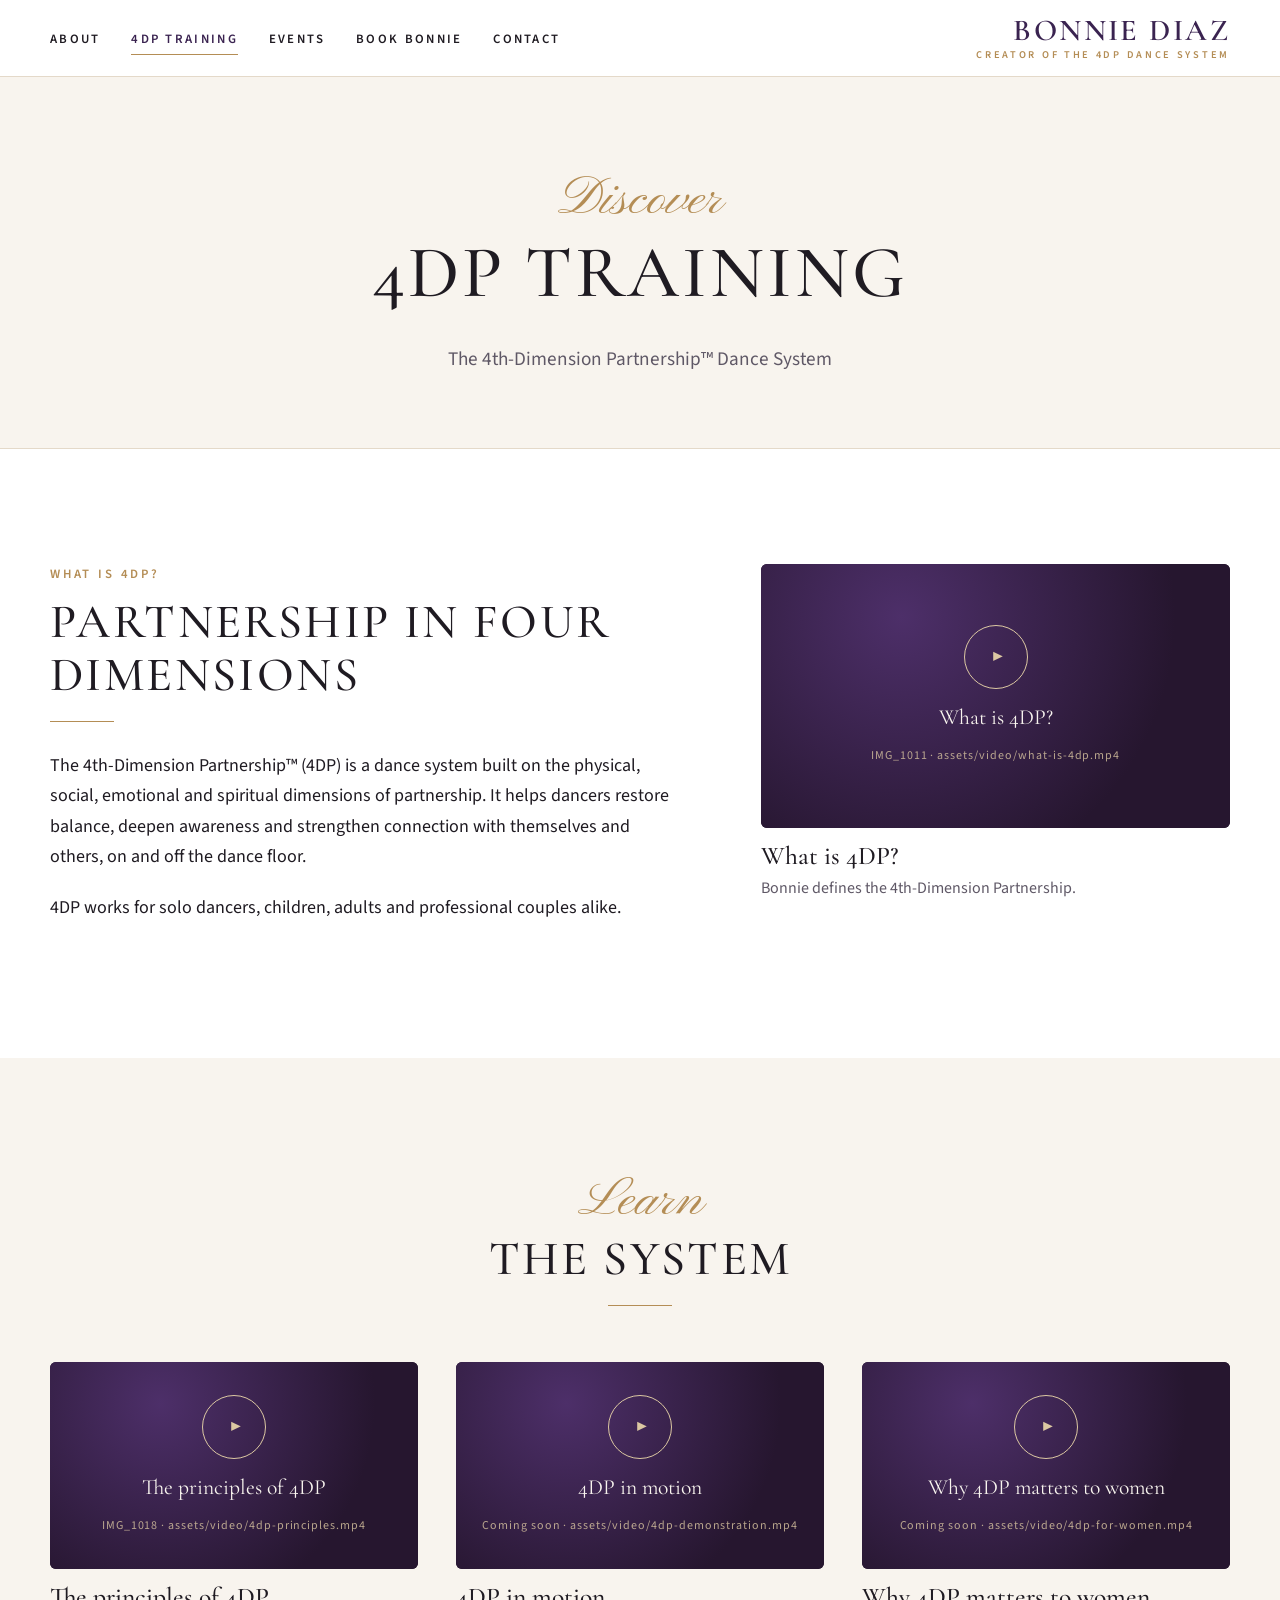
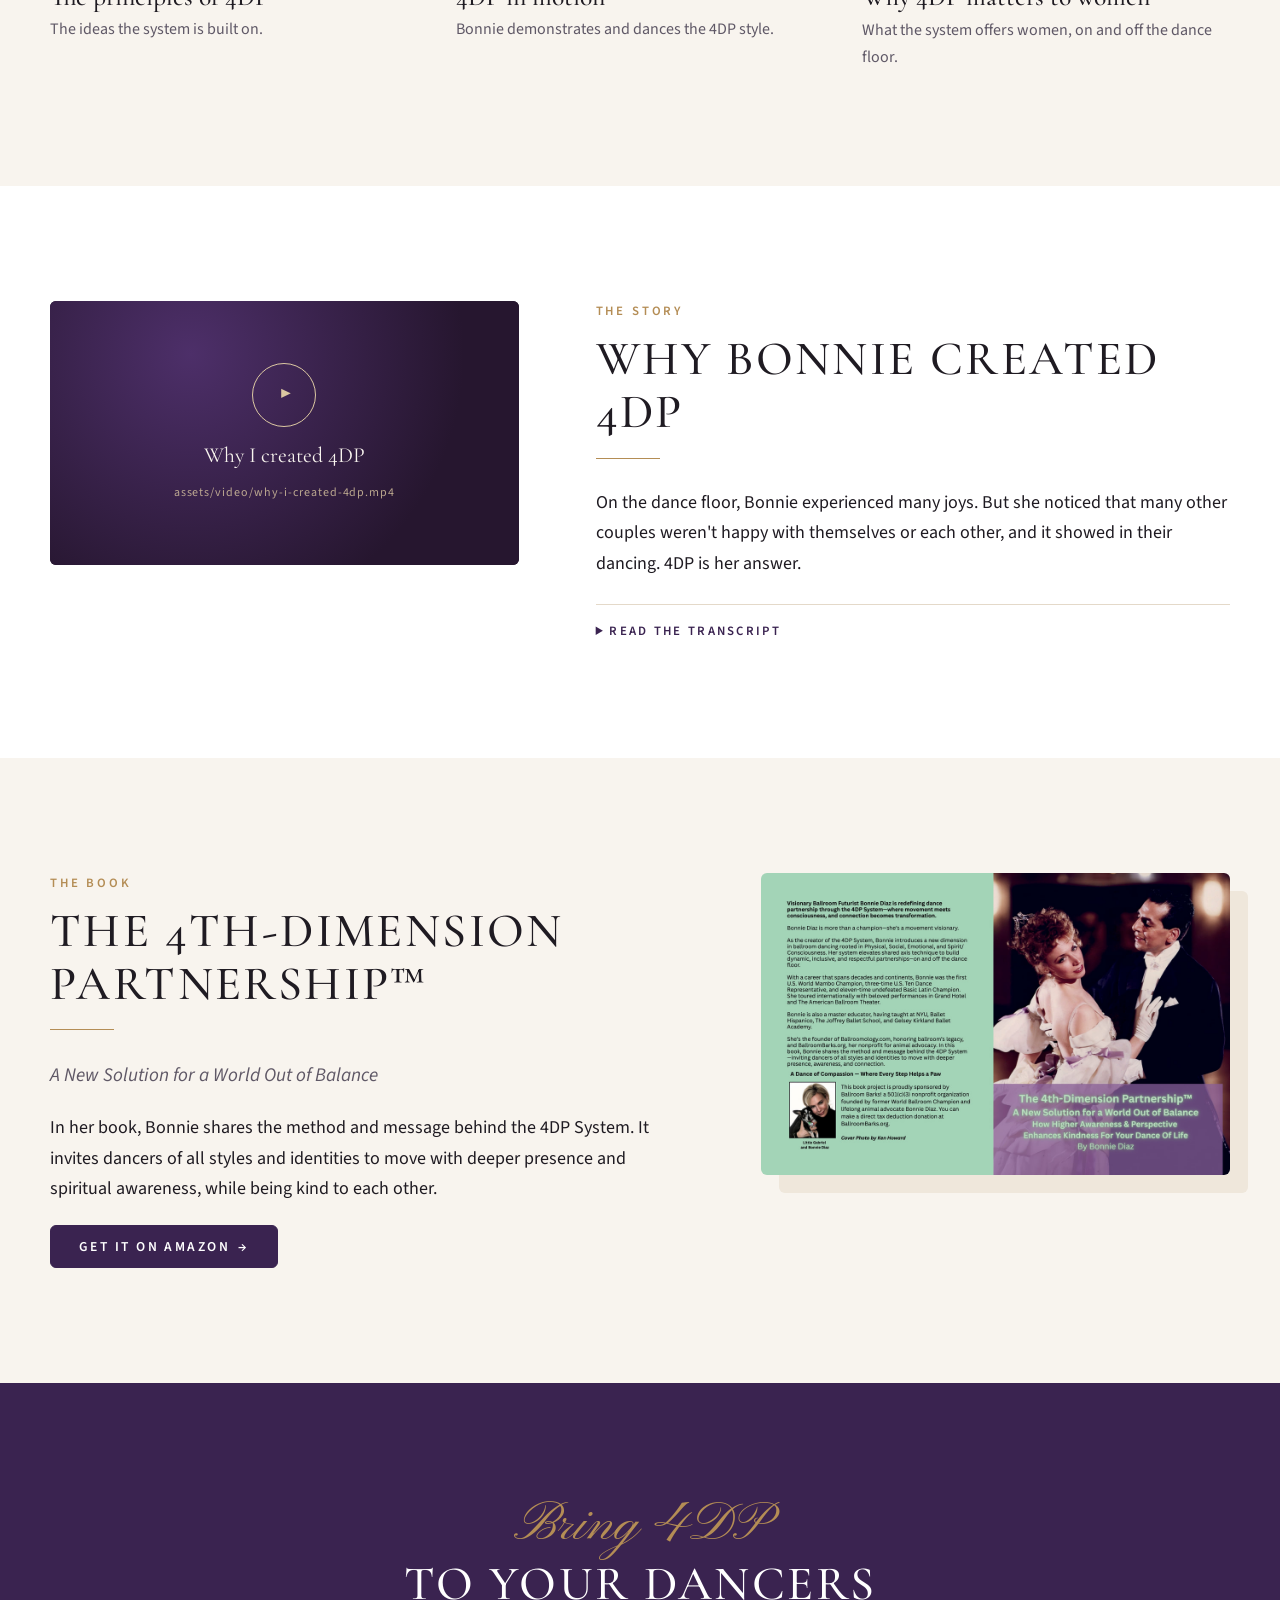
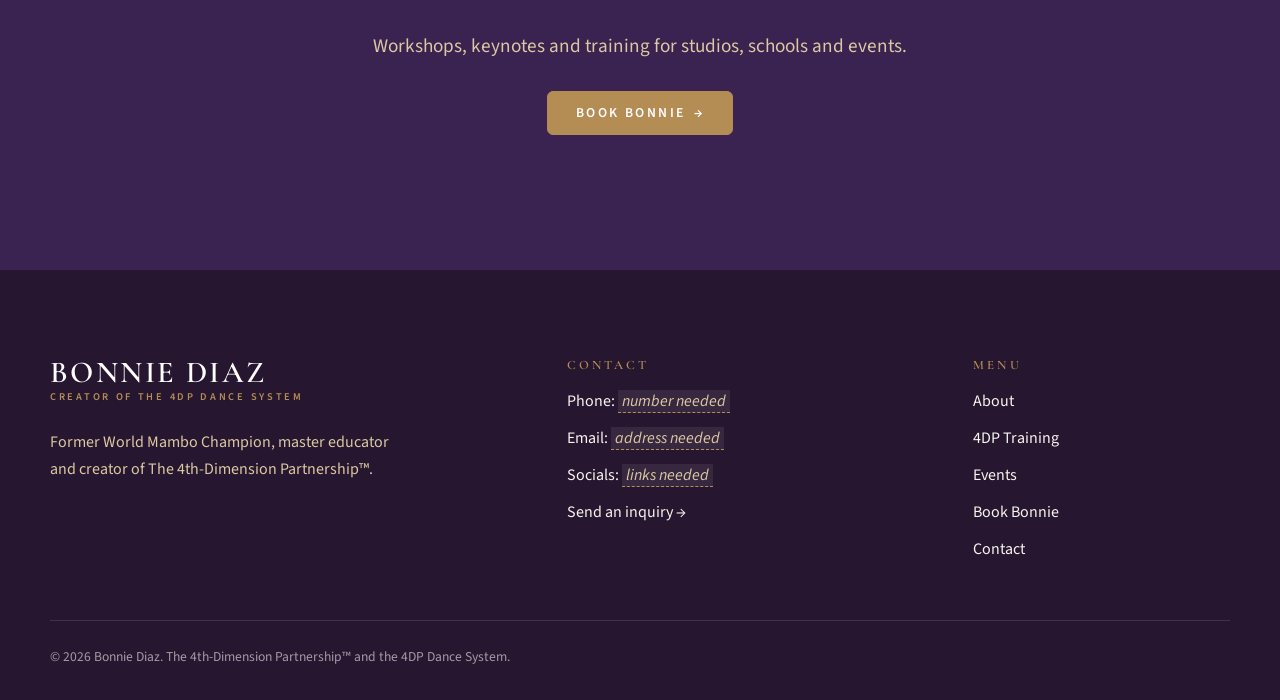
==== 4dp-training.html @ d1ffb2a7 "Initial Bonnie Diaz website Static five-page site (Home, About, 4DP Training, Events, Book Bonnie) b" ====
<!doctype html>
<html lang="en">
<head>
  <meta charset="utf-8">
  <meta name="viewport" content="width=device-width, initial-scale=1">
  <title>4DP Training | Bonnie Diaz</title>
  <meta name="description" content="The 4th-Dimension Partnership™ (4DP) Dance System, created by Bonnie Diaz: what it is, its principles, and why it matters.">
  <link rel="preconnect" href="https://fonts.googleapis.com">
  <link rel="preconnect" href="https://fonts.gstatic.com" crossorigin>
  <link rel="stylesheet" href="https://fonts.googleapis.com/css2?family=Cormorant+Garamond:ital,wght@0,400;0,500;0,600;1,400;1,500&family=Pinyon+Script&family=Source+Sans+3:wght@400;600&display=swap">
  <link rel="stylesheet" href="assets/css/styles.css">
  <script src="assets/js/main.js" defer></script>
</head>
<body>
  <a class="skip-link" href="#main">Skip to content</a>

  <header class="site-header">
    <div class="wrap">
      <button class="nav-toggle" aria-expanded="false" aria-controls="site-nav" aria-label="Open menu"><span></span><span></span><span></span></button>
      <nav class="site-nav" id="site-nav" aria-label="Main">
        <ul>
          <li><a href="about.html">About</a></li>
          <li><a href="4dp-training.html" aria-current="page">4DP Training</a></li>
          <li><a href="events.html">Events</a></li>
          <li><a href="book-bonnie.html">Book Bonnie</a></li>
          <li><a href="book-bonnie.html#contact">Contact</a></li>
        </ul>
      </nav>
      <a class="brand" href="index.html" aria-label="Bonnie Diaz, home">
        <span class="brand__name">Bonnie Diaz</span>
        <span class="brand__tag">Creator of the 4DP Dance System</span>
      </a>
    </div>
  </header>

  <main id="main">
    <header class="page-head">
      <div class="wrap">
        <span class="script">Discover</span>
        <h1>4DP Training</h1>
        <p class="lead">The 4th-Dimension Partnership&trade; Dance System</p>
      </div>
    </header>

    <!-- Description of 4DP + Bonnie defining 4DP (IMG_1011.MOV) -->
    <section class="section">
      <div class="wrap split split--reverse">
        <div>
          <span class="eyebrow">What is 4DP?</span>
          <h2>Partnership in four dimensions</h2>
          <hr class="rule">
          <!-- Placeholder description from Bonnie's "Why I created 4DP" video. Replace with Bonnie's own paragraph. -->
          <p>The 4th-Dimension Partnership&trade; (4DP) is a dance system built on the physical, social, emotional and spiritual dimensions of partnership. It helps dancers restore balance, deepen awareness and strengthen connection with themselves and others, on and off the dance floor.</p>
          <p>4DP works for solo dancers, children, adults and professional couples alike.</p>
        </div>
        <figure class="video">
          <div class="video__frame">
            <video controls preload="metadata" playsinline>
              <source src="assets/video/what-is-4dp.mp4" type="video/mp4">
            </video>
            <div class="video__placeholder" aria-hidden="true">
              <span class="video__play">&#9654;</span>
              <p>What is 4DP?</p>
              <small>IMG_1011 &middot; assets/video/what-is-4dp.mp4</small>
            </div>
          </div>
          <figcaption>
            <h3>What is 4DP?</h3>
            <p>Bonnie defines the 4th-Dimension Partnership.</p>
          </figcaption>
        </figure>
      </div>
    </section>

    <!-- Principles (IMG_1018.MOV), demonstration, why 4DP matters to women -->
    <section class="section section--cream">
      <div class="wrap">
        <div class="section__head section__head--center">
          <span class="script">Learn</span>
          <h2>The system</h2>
          <hr class="rule">
        </div>
        <div class="video-grid">
          <figure class="video">
            <div class="video__frame">
              <video controls preload="metadata" playsinline>
                <source src="assets/video/4dp-principles.mp4" type="video/mp4">
              </video>
              <div class="video__placeholder" aria-hidden="true">
                <span class="video__play">&#9654;</span>
                <p>The principles of 4DP</p>
                <small>IMG_1018 &middot; assets/video/4dp-principles.mp4</small>
              </div>
            </div>
            <figcaption>
              <h3>The principles of 4DP</h3>
              <p>The ideas the system is built on.</p>
            </figcaption>
          </figure>

          <figure class="video">
            <div class="video__frame">
              <video controls preload="metadata" playsinline>
                <source src="assets/video/4dp-demonstration.mp4" type="video/mp4">
              </video>
              <div class="video__placeholder" aria-hidden="true">
                <span class="video__play">&#9654;</span>
                <p>4DP in motion</p>
                <small>Coming soon &middot; assets/video/4dp-demonstration.mp4</small>
              </div>
            </div>
            <figcaption>
              <h3>4DP in motion</h3>
              <p>Bonnie demonstrates and dances the 4DP style.</p>
            </figcaption>
          </figure>

          <figure class="video">
            <div class="video__frame">
              <video controls preload="metadata" playsinline>
                <source src="assets/video/4dp-for-women.mp4" type="video/mp4">
              </video>
              <div class="video__placeholder" aria-hidden="true">
                <span class="video__play">&#9654;</span>
                <p>Why 4DP matters to women</p>
                <small>Coming soon &middot; assets/video/4dp-for-women.mp4</small>
              </div>
            </div>
            <figcaption>
              <h3>Why 4DP matters to women</h3>
              <p>What the system offers women, on and off the dance floor.</p>
            </figcaption>
          </figure>
        </div>
      </div>
    </section>

    <!-- Why Bonnie created 4DP (Google Drive) -->
    <section class="section">
      <div class="wrap split">
        <figure class="video">
          <div class="video__frame">
            <video controls preload="metadata" playsinline>
              <source src="assets/video/why-i-created-4dp.mp4" type="video/mp4">
            </video>
            <div class="video__placeholder" aria-hidden="true">
              <span class="video__play">&#9654;</span>
              <p>Why I created 4DP</p>
              <small>assets/video/why-i-created-4dp.mp4</small>
            </div>
          </div>
        </figure>
        <div>
          <span class="eyebrow">The story</span>
          <h2>Why Bonnie created 4DP</h2>
          <hr class="rule">
          <p>On the dance floor, Bonnie experienced many joys. But she noticed that many other couples weren't happy with themselves or each other, and it showed in their dancing. 4DP is her answer.</p>
          <details class="transcript">
            <summary>Read the transcript</summary>
            <p>Hi, Bonnie Diaz here. As a former U.S. World Mambo Champion, three-time Ten Dance Representative and eleven-time undefeated Basic Latin Champion, I experienced many joys on the dance floor. However, I noticed that many other couples were not having the same experience. They weren't happy with themselves or each other, and it showed while they were dancing.</p>
            <p>That's why I created the Fourth Dimension Partnership Dance System. It is based on the physical, social, emotional and spiritual. By implementing the Fourth Dimension, also known as 4DP, you can restore balance, deepen awareness, strengthen connection within yourselves and others, and explore how higher-dimensional thinking can bring clarity, purpose and harmony to your dance of life.</p>
            <p>It is my job and my life's purpose to share this with as many people as possible. It can work for a solo person, for a child or an adult, on and off the dance floor, especially with professional dance couples. I am looking forward to presenting this all over the world. Thank you.</p>
          </details>
        </div>
      </div>
    </section>

    <!-- The book (cover + Amazon link from bonniediaz.com) -->
    <section class="section section--cream" id="book">
      <div class="wrap split split--reverse">
        <div>
          <span class="eyebrow">The book</span>
          <h2>The 4th-Dimension Partnership&trade;</h2>
          <hr class="rule">
          <p class="lead"><em>A New Solution for a World Out of Balance</em></p>
          <p>In her book, Bonnie shares the method and message behind the 4DP System. It invites dancers of all styles and identities to move with deeper presence and spiritual awareness, while being kind to each other.</p>
          <a class="btn" href="https://www.amazon.com/4th-Dimension-PartnershipTM-Solution-World-Balance/dp/B0GHQ47T2D" target="_blank" rel="noopener">Get it on Amazon <span class="arrow" aria-hidden="true">&rarr;</span></a>
        </div>
        <img class="flyer" src="assets/img/4dp-book-cover.jpg" alt="Front and back cover of The 4th-Dimension Partnership by Bonnie Diaz" loading="lazy">
      </div>
    </section>

    <section class="section section--plum quote-band">
      <div class="wrap">
        <span class="script">Bring 4DP</span>
        <h2>To your dancers</h2>
        <p class="lead">Workshops, keynotes and training for studios, schools and events.</p>
        <p style="margin-top: 28px;"><a class="btn btn--gold" href="book-bonnie.html">Book Bonnie <span class="arrow" aria-hidden="true">&rarr;</span></a></p>
      </div>
    </section>
  </main>

  <footer class="site-footer">
    <div class="wrap">
      <div class="footer-grid">
        <div class="footer-brand">
          <a class="brand" href="index.html">
            <span class="brand__name">Bonnie Diaz</span>
            <span class="brand__tag">Creator of the 4DP Dance System</span>
          </a>
          <p>Former World Mambo Champion, master educator and creator of The 4th-Dimension Partnership&trade;.</p>
        </div>
        <div>
          <h2 class="footer-title">Contact</h2>
          <ul class="footer-list">
            <li>Phone: <span class="todo">number needed</span></li>
            <li>Email: <span class="todo">address needed</span></li>
            <li>Socials: <span class="todo">links needed</span></li>
            <li><a href="book-bonnie.html#contact">Send an inquiry &rarr;</a></li>
          </ul>
        </div>
        <nav aria-label="Footer">
          <h2 class="footer-title">Menu</h2>
          <ul class="footer-list">
            <li><a href="about.html">About</a></li>
            <li><a href="4dp-training.html">4DP Training</a></li>
            <li><a href="events.html">Events</a></li>
            <li><a href="book-bonnie.html">Book Bonnie</a></li>
            <li><a href="book-bonnie.html#contact">Contact</a></li>
          </ul>
        </nav>
      </div>
      <div class="footer-base">&copy; <span data-year>2026</span> Bonnie Diaz. The 4th-Dimension Partnership&trade; and the 4DP Dance System.</div>
    </div>
  </footer>
</body>
</html>
---- assets/css/styles.css ----
/* Bonnie Diaz — site styles
   Palette and type follow the brief's reference (tashachen.com):
   deep plum, warm gold, cream, a script accent over high-contrast serif headings. */

:root {
  --plum: #3a2350;
  --plum-deep: #26162f;
  --gold: #b48d55;
  --gold-soft: #dcc8a2;
  --cream: #f8f4ee;
  --cream-deep: #efe7db;
  --ink: #1f1b22;
  --muted: #5f5866;
  --line: #e4d9c9;
  --white: #ffffff;

  --font-serif: "Cormorant Garamond", Georgia, "Times New Roman", serif;
  --font-script: "Pinyon Script", "Brush Script MT", cursive;
  --font-sans: "Source Sans 3", "Helvetica Neue", Arial, sans-serif;

  --wrap: 1180px;
  --gutter: clamp(16px, 4vw, 40px);
  --radius: 6px;
  --header-h: 76px;
}

*,
*::before,
*::after { box-sizing: border-box; }

html { scroll-behavior: smooth; scroll-padding-top: calc(var(--header-h) + 16px); }

body {
  margin: 0;
  background: var(--white);
  color: var(--ink);
  font-family: var(--font-sans);
  font-size: 18px;
  line-height: 1.7;
  -webkit-font-smoothing: antialiased;
}

img, video { max-width: 100%; display: block; }
a { color: var(--plum); }
a:hover { color: var(--gold); }

:focus-visible { outline: 2px solid var(--gold); outline-offset: 3px; }

.skip-link {
  position: absolute; left: -9999px; top: 8px;
  background: var(--plum); color: var(--white); padding: 8px 14px; z-index: 100;
}
.skip-link:focus { left: 8px; }

.wrap { width: min(100% - 2 * var(--gutter), var(--wrap)); margin-inline: auto; }

/* ---------- Type ---------- */

h1, h2, h3 {
  font-family: var(--font-serif);
  font-weight: 500;
  line-height: 1.1;
  margin: 0 0 0.4em;
  color: var(--ink);
}
h1 { font-size: clamp(2.6rem, 6vw, 4.6rem); text-transform: uppercase; letter-spacing: 0.04em; }
h2 { font-size: clamp(2rem, 4vw, 3rem); text-transform: uppercase; letter-spacing: 0.05em; }
h3 { font-size: 1.6rem; }
p { margin: 0 0 1.1em; }

.script {
  display: block;
  font-family: var(--font-script);
  font-size: clamp(2.2rem, 4.5vw, 3.4rem);
  line-height: 1;
  color: var(--gold);
  margin-bottom: 0.1em;
}

.eyebrow {
  display: block;
  font-size: 0.8rem;
  font-weight: 600;
  letter-spacing: 0.22em;
  text-transform: uppercase;
  color: var(--gold);
  margin-bottom: 0.8em;
}

.lead { font-size: 1.2rem; color: var(--muted); }

.rule { width: 64px; height: 1px; background: var(--gold); border: 0; margin: 0 0 1.6em; }

/* Text that still needs real content from Bonnie */
.todo {
  background: #fdf3dc;
  border-bottom: 1px dashed var(--gold);
  padding: 0 4px;
  font-style: italic;
}

/* ---------- Buttons ---------- */

.btn {
  display: inline-flex; align-items: center; gap: 0.6em;
  padding: 14px 28px;
  border: 1px solid var(--plum);
  border-radius: var(--radius);
  background: var(--plum);
  color: var(--white);
  font: 600 0.85rem/1 var(--font-sans);
  letter-spacing: 0.18em;
  text-transform: uppercase;
  text-decoration: none;
  cursor: pointer;
  transition: background 0.2s, color 0.2s, border-color 0.2s;
}
.btn:hover { background: var(--plum-deep); color: var(--white); }
.btn--ghost { background: transparent; color: var(--plum); }
.btn--ghost:hover { background: var(--plum); color: var(--white); }
.btn--gold { background: var(--gold); border-color: var(--gold); }
.btn--gold:hover { background: var(--white); color: var(--plum); border-color: var(--white); }
.btn .arrow { transition: transform 0.2s; }
.btn:hover .arrow { transform: translateX(4px); }
.btn[aria-expanded="true"] .arrow { transform: rotate(180deg); }

/* ---------- Header ---------- */

.site-header {
  position: sticky; top: 0; z-index: 50;
  background: rgba(255, 255, 255, 0.96);
  backdrop-filter: blur(6px);
  border-bottom: 1px solid var(--line);
}
.site-header .wrap {
  display: flex; align-items: center; justify-content: space-between;
  min-height: var(--header-h); gap: 24px;
}

.site-nav ul { display: flex; gap: clamp(16px, 2.4vw, 34px); list-style: none; margin: 0; padding: 0; }
.site-nav a {
  font-size: 0.8rem; font-weight: 600; letter-spacing: 0.18em; text-transform: uppercase;
  color: var(--ink); text-decoration: none; padding: 6px 0; border-bottom: 1px solid transparent;
}
.site-nav a:hover { color: var(--gold); }
.site-nav a[aria-current="page"] { color: var(--plum); border-bottom-color: var(--gold); }

/* Brief: client's name sits in the upper-right corner */
.brand { text-align: right; text-decoration: none; line-height: 1; margin-left: auto; }
.brand__name {
  display: block; font-family: var(--font-serif); font-size: 1.9rem; font-weight: 600;
  letter-spacing: 0.08em; text-transform: uppercase; color: var(--plum);
}
.brand__tag {
  display: block; margin-top: 4px; font-size: 0.65rem; font-weight: 600;
  letter-spacing: 0.26em; text-transform: uppercase; color: var(--gold);
}

.nav-toggle {
  display: none; background: none; border: 0; padding: 8px; cursor: pointer; color: var(--plum);
}
.nav-toggle span { display: block; width: 26px; height: 2px; background: currentColor; margin: 6px 0; transition: transform 0.2s, opacity 0.2s; }

@media (max-width: 860px) {
  .nav-toggle { display: block; }
  .site-nav {
    position: absolute; top: 100%; left: 0; right: 0;
    background: var(--white); border-bottom: 1px solid var(--line);
    display: none;
  }
  .site-nav ul { flex-direction: column; gap: 0; padding: 8px var(--gutter) 20px; }
  .site-nav a { display: block; padding: 14px 0; border-bottom: 1px solid var(--line); }
  .site-nav a[aria-current="page"] { border-bottom-color: var(--line); }
  .nav-open .site-nav { display: block; }
  .nav-open .nav-toggle span:nth-child(1) { transform: translateY(8px) rotate(45deg); }
  .nav-open .nav-toggle span:nth-child(2) { opacity: 0; }
  .nav-open .nav-toggle span:nth-child(3) { transform: translateY(-8px) rotate(-45deg); }
  .brand__name { font-size: 1.5rem; }
}

/* ---------- Sections ---------- */

.section { padding-block: clamp(64px, 9vw, 120px); }
.section--cream { background: var(--cream); }
.section--plum { background: var(--plum); color: var(--cream); }
.section--plum h2, .section--plum h3 { color: var(--white); }
.section--plum .lead { color: var(--gold-soft); }
.section__head { max-width: 720px; margin-bottom: clamp(32px, 5vw, 56px); }
.section__head--center { text-align: center; margin-inline: auto; }
.section__head--center .rule { margin-inline: auto; }

.page-head {
  background: var(--cream);
  padding-block: clamp(56px, 8vw, 96px) clamp(40px, 6vw, 72px);
  text-align: center;
  border-bottom: 1px solid var(--line);
}
.page-head .lead { max-width: 640px; margin: 0.6em auto 0; }

/* ---------- Hero (Home) ---------- */

.hero { background: linear-gradient(90deg, var(--white) 0 55%, var(--cream) 55% 100%); }
.hero .wrap {
  display: grid; grid-template-columns: 1.1fr 0.9fr; gap: clamp(32px, 6vw, 80px);
  align-items: center; padding-block: clamp(48px, 8vw, 104px);
}
.hero__text h1 { margin-bottom: 0.3em; }
.hero__actions { display: flex; flex-wrap: wrap; gap: 14px; margin-top: 8px; }

@media (max-width: 860px) {
  .hero { background: var(--white); }
  .hero .wrap { grid-template-columns: 1fr; }
  .hero__media { order: -1; max-width: 420px; }
}

/* ---------- Portrait (photo with placeholder fallback) ---------- */

.portrait {
  position: relative; aspect-ratio: 4 / 5; border-radius: var(--radius); overflow: hidden;
  background: linear-gradient(160deg, var(--cream-deep), var(--gold-soft));
  box-shadow: 18px 18px 0 var(--cream-deep);
}
@media (max-width: 860px) { .portrait { box-shadow: 10px 10px 0 var(--cream-deep); margin-right: 10px; } }
.portrait img { position: absolute; inset: 0; width: 100%; height: 100%; object-fit: cover; }
.portrait img.is-missing { display: none; }
.portrait__placeholder {
  position: absolute; inset: 0; display: grid; place-content: center; text-align: center; gap: 6px;
  color: var(--plum); padding: 24px;
}
.portrait__placeholder strong { font-family: var(--font-serif); font-size: 1.6rem; font-weight: 500; }
.portrait__placeholder small { font-size: 0.8rem; color: var(--muted); }

/* ---------- Video (player with placeholder until the file exists) ---------- */

.video { margin: 0; }
.video__frame {
  position: relative; aspect-ratio: 16 / 9; border-radius: var(--radius); overflow: hidden;
  background: var(--plum-deep);
}
.video__frame video { width: 100%; height: 100%; object-fit: cover; background: #000; visibility: hidden; }
.video__frame.is-ready video { visibility: visible; }
.video__placeholder {
  position: absolute; inset: 0; display: grid; place-content: center; justify-items: center;
  gap: 10px; padding: 20px; text-align: center; color: var(--cream);
  background: radial-gradient(circle at 30% 20%, #4d2f69, var(--plum-deep) 70%);
}
.video__frame.is-ready .video__placeholder { display: none; }
.video__play {
  width: 64px; height: 64px; border-radius: 50%; border: 1px solid var(--gold-soft);
  display: grid; place-items: center; color: var(--gold-soft); font-size: 1.2rem; padding-left: 4px;
}
.video__placeholder p { margin: 0; font-family: var(--font-serif); font-size: 1.35rem; }
.video__placeholder small { font-size: 0.75rem; letter-spacing: 0.08em; color: var(--gold-soft); opacity: 0.8; }
.video figcaption { margin-top: 14px; }
.video figcaption h3 { margin-bottom: 0.2em; }
.video figcaption p { color: var(--muted); font-size: 1rem; margin: 0; }
.section--plum .video figcaption p { color: var(--gold-soft); }

.video-feature { max-width: 900px; margin-inline: auto; }

/* Grids hold 3 videos: 3 across, or stacked on small screens (never 2 + 1) */
.video-grid { display: grid; grid-template-columns: repeat(3, 1fr); gap: clamp(24px, 3vw, 44px); }
@media (max-width: 860px) { .video-grid { grid-template-columns: 1fr; } }

/* Vimeo videos: thumbnail cards that open on Vimeo (embeds are limited to approved domains) */
.video-card { display: block; text-decoration: none; color: inherit; }
.video-card__thumb { position: relative; aspect-ratio: 16 / 9; border-radius: var(--radius); overflow: hidden; background: var(--plum-deep); }
.video-card__thumb img { width: 100%; height: 100%; object-fit: cover; transition: transform 0.4s, opacity 0.3s; opacity: 0.88; }
.video-card__thumb .video__play {
  position: absolute; inset: 0; margin: auto; background: rgba(38, 22, 47, 0.55); color: var(--white); border-color: var(--white);
}
.video-card:hover .video-card__thumb img { transform: scale(1.04); opacity: 1; }
.video-card h3 { margin: 14px 0 0.2em; font-size: 1.4rem; }
.video-card p { margin: 0; color: var(--muted); font-size: 1rem; }
.video-card .watch { display: inline-block; margin-top: 8px; font-size: 0.75rem; font-weight: 600; letter-spacing: 0.18em; text-transform: uppercase; color: var(--gold); }
.video-card:hover h3 { color: var(--plum); }

/* Photo gallery: natural proportions, masonry columns */
.gallery { columns: 3 260px; column-gap: 20px; }
.gallery figure { break-inside: avoid; margin: 0 0 20px; }
.gallery img { width: 100%; border-radius: var(--radius); }
.gallery figcaption { margin-top: 8px; font-size: 0.9rem; color: var(--muted); line-height: 1.45; }

.photo-credit { margin-top: 26px; font-size: 0.8rem; color: var(--muted); }

/* Event / appearance cards */
.event-grid { display: grid; grid-template-columns: repeat(2, 1fr); gap: clamp(24px, 3vw, 40px); }
@media (max-width: 760px) { .event-grid { grid-template-columns: 1fr; } }
.event-card { margin: 0; background: var(--white); border: 1px solid var(--line); border-radius: var(--radius); overflow: hidden; }
.event-card img { width: 100%; aspect-ratio: 3 / 2; object-fit: cover; }
.event-card .top { object-position: center 15%; }
.event-card figcaption { padding: 22px 24px 26px; }
.event-card h3 { font-size: 1.45rem; margin-bottom: 0.25em; }
.event-card p { margin: 0; color: var(--muted); font-size: 1rem; }

.flyer { border-radius: var(--radius); box-shadow: 18px 18px 0 var(--cream-deep); }
@media (max-width: 860px) { .flyer { box-shadow: 10px 10px 0 var(--cream-deep); margin-right: 10px; } }

/* ---------- Split layout ---------- */

.split { display: grid; grid-template-columns: 0.85fr 1.15fr; gap: clamp(32px, 6vw, 88px); align-items: start; }
.split--reverse { grid-template-columns: 1.15fr 0.85fr; }
@media (max-width: 860px) {
  .split, .split--reverse { grid-template-columns: 1fr; }
  .split .portrait { max-width: 420px; }
}

/* ---------- Bio expander (About) ---------- */

.bio-more { overflow: hidden; }
.bio-more[hidden] { display: none; }
.bio-more p:first-child { margin-top: 1.4em; }
.bio-closing { font-family: var(--font-serif); font-size: 1.6rem; font-style: italic; color: var(--plum); }

/* ---------- Accolades ---------- */

.featured-grid {
  /* 8 featured items: 4 / 2 / 1 columns so rows always fill */
  display: grid; grid-template-columns: repeat(4, 1fr); gap: 1px;
  background: var(--line); border: 1px solid var(--line); border-radius: var(--radius); overflow: hidden;
  margin-bottom: clamp(48px, 6vw, 72px);
}
.featured-grid li { background: var(--white); padding: 28px 24px; list-style: none; }
.featured-grid .num { font-family: var(--font-serif); font-size: 2rem; color: var(--gold); line-height: 1; display: block; margin-bottom: 10px; }
.featured-grid p { margin: 0; font-size: 1rem; line-height: 1.55; }
.featured-grid { padding: 0; }
@media (max-width: 1000px) { .featured-grid { grid-template-columns: repeat(2, 1fr); } }
@media (max-width: 560px) { .featured-grid { grid-template-columns: 1fr; } }

.accolade-cols { display: grid; grid-template-columns: 1.4fr 1fr; gap: clamp(32px, 5vw, 64px); }
@media (max-width: 860px) { .accolade-cols { grid-template-columns: 1fr; } }
.accolade-group h3 {
  font-family: var(--font-sans); font-size: 0.8rem; font-weight: 600; letter-spacing: 0.22em;
  text-transform: uppercase; color: var(--gold); margin-bottom: 1em;
}
.accolade-group + .accolade-group { margin-top: 40px; }
.accolade-list { list-style: none; margin: 0; padding: 0; }
.accolade-list li { padding: 12px 0; border-bottom: 1px solid var(--line); font-size: 1rem; line-height: 1.55; }
.accolade-list li:first-child { border-top: 1px solid var(--line); }

/* ---------- Cards (Book Bonnie) ---------- */

/* 4 cards: 4 / 2 / 1 columns so rows always fill */
.card-grid { display: grid; grid-template-columns: repeat(4, 1fr); gap: 24px; }
@media (max-width: 1000px) { .card-grid { grid-template-columns: repeat(2, 1fr); } }
@media (max-width: 560px) { .card-grid { grid-template-columns: 1fr; } }
.card { background: var(--white); border: 1px solid var(--line); border-radius: var(--radius); padding: 32px 28px; }
.card h3 { font-size: 1.5rem; margin-bottom: 0.4em; }
.card p { margin: 0; color: var(--muted); font-size: 1rem; }

/* ---------- Transcript ---------- */

.transcript { margin-top: 24px; border-top: 1px solid var(--line); padding-top: 16px; }
.transcript summary {
  cursor: pointer; font-size: 0.8rem; font-weight: 600; letter-spacing: 0.18em; text-transform: uppercase; color: var(--plum);
}
.transcript p { margin-top: 1em; color: var(--muted); font-size: 1rem; }

/* ---------- Quote band ---------- */

.quote-band { text-align: center; }
.quote-band blockquote { margin: 0 auto; max-width: 820px; }
.quote-band blockquote p { font-family: var(--font-serif); font-size: clamp(1.6rem, 3.4vw, 2.4rem); font-style: italic; line-height: 1.3; }
.quote-band cite { font-style: normal; font-size: 0.8rem; letter-spacing: 0.22em; text-transform: uppercase; color: var(--gold-soft); }

/* ---------- Contact ---------- */

.contact-list { list-style: none; margin: 0; padding: 0; }
.contact-list li { display: grid; grid-template-columns: 110px 1fr; gap: 12px; padding: 14px 0; border-bottom: 1px solid var(--line); }
.contact-list .label { font-size: 0.75rem; font-weight: 600; letter-spacing: 0.2em; text-transform: uppercase; color: var(--gold); padding-top: 4px; }

.form { display: grid; gap: 18px; }
.form .row { display: grid; grid-template-columns: 1fr 1fr; gap: 18px; }
@media (max-width: 600px) { .form .row { grid-template-columns: 1fr; } }
.form label { display: grid; gap: 6px; font-size: 0.8rem; font-weight: 600; letter-spacing: 0.14em; text-transform: uppercase; }
.form input, .form textarea {
  width: 100%; padding: 14px 16px; border: 1px solid var(--line); border-radius: var(--radius);
  background: var(--white); font: 400 1rem/1.5 var(--font-sans); color: var(--ink);
}
.form input:focus, .form textarea:focus { outline: none; border-color: var(--gold); box-shadow: 0 0 0 3px rgba(180, 141, 85, 0.2); }
.form textarea { min-height: 140px; resize: vertical; }
.form__status { margin: 0; font-size: 1rem; }
.form__status.is-success { color: #2f6b3a; }
.form__status.is-error { color: #a03232; }

/* ---------- Footer ---------- */

.site-footer { background: var(--plum-deep); color: var(--cream); padding-block: clamp(56px, 7vw, 88px) 32px; }
.site-footer a { color: var(--cream); text-decoration: none; }
.site-footer a:hover { color: var(--gold-soft); }
.footer-grid { display: grid; grid-template-columns: 1.3fr 1fr 0.7fr; gap: 40px; }
@media (max-width: 860px) { .footer-grid { grid-template-columns: 1fr; } }
.footer-brand .brand__name { color: var(--white); }
.footer-brand .brand { display: inline-block; text-align: left; margin-left: 0; }
.footer-brand p { margin-top: 18px; color: var(--gold-soft); font-size: 1rem; max-width: 340px; }
.footer-title {
  font-size: 0.8rem; font-weight: 600; letter-spacing: 0.24em; text-transform: uppercase; color: var(--gold); margin: 0 0 16px;
}
.footer-list { list-style: none; margin: 0; padding: 0; display: grid; gap: 10px; font-size: 1rem; }
.footer-list .todo { background: rgba(255, 255, 255, 0.08); color: var(--gold-soft); }
.footer-base {
  margin-top: 56px; padding-top: 24px; border-top: 1px solid rgba(255, 255, 255, 0.12);
  font-size: 0.85rem; color: rgba(248, 244, 238, 0.6);
}

@media (prefers-reduced-motion: reduce) {
  html { scroll-behavior: auto; }
  * { transition: none !important; }
}
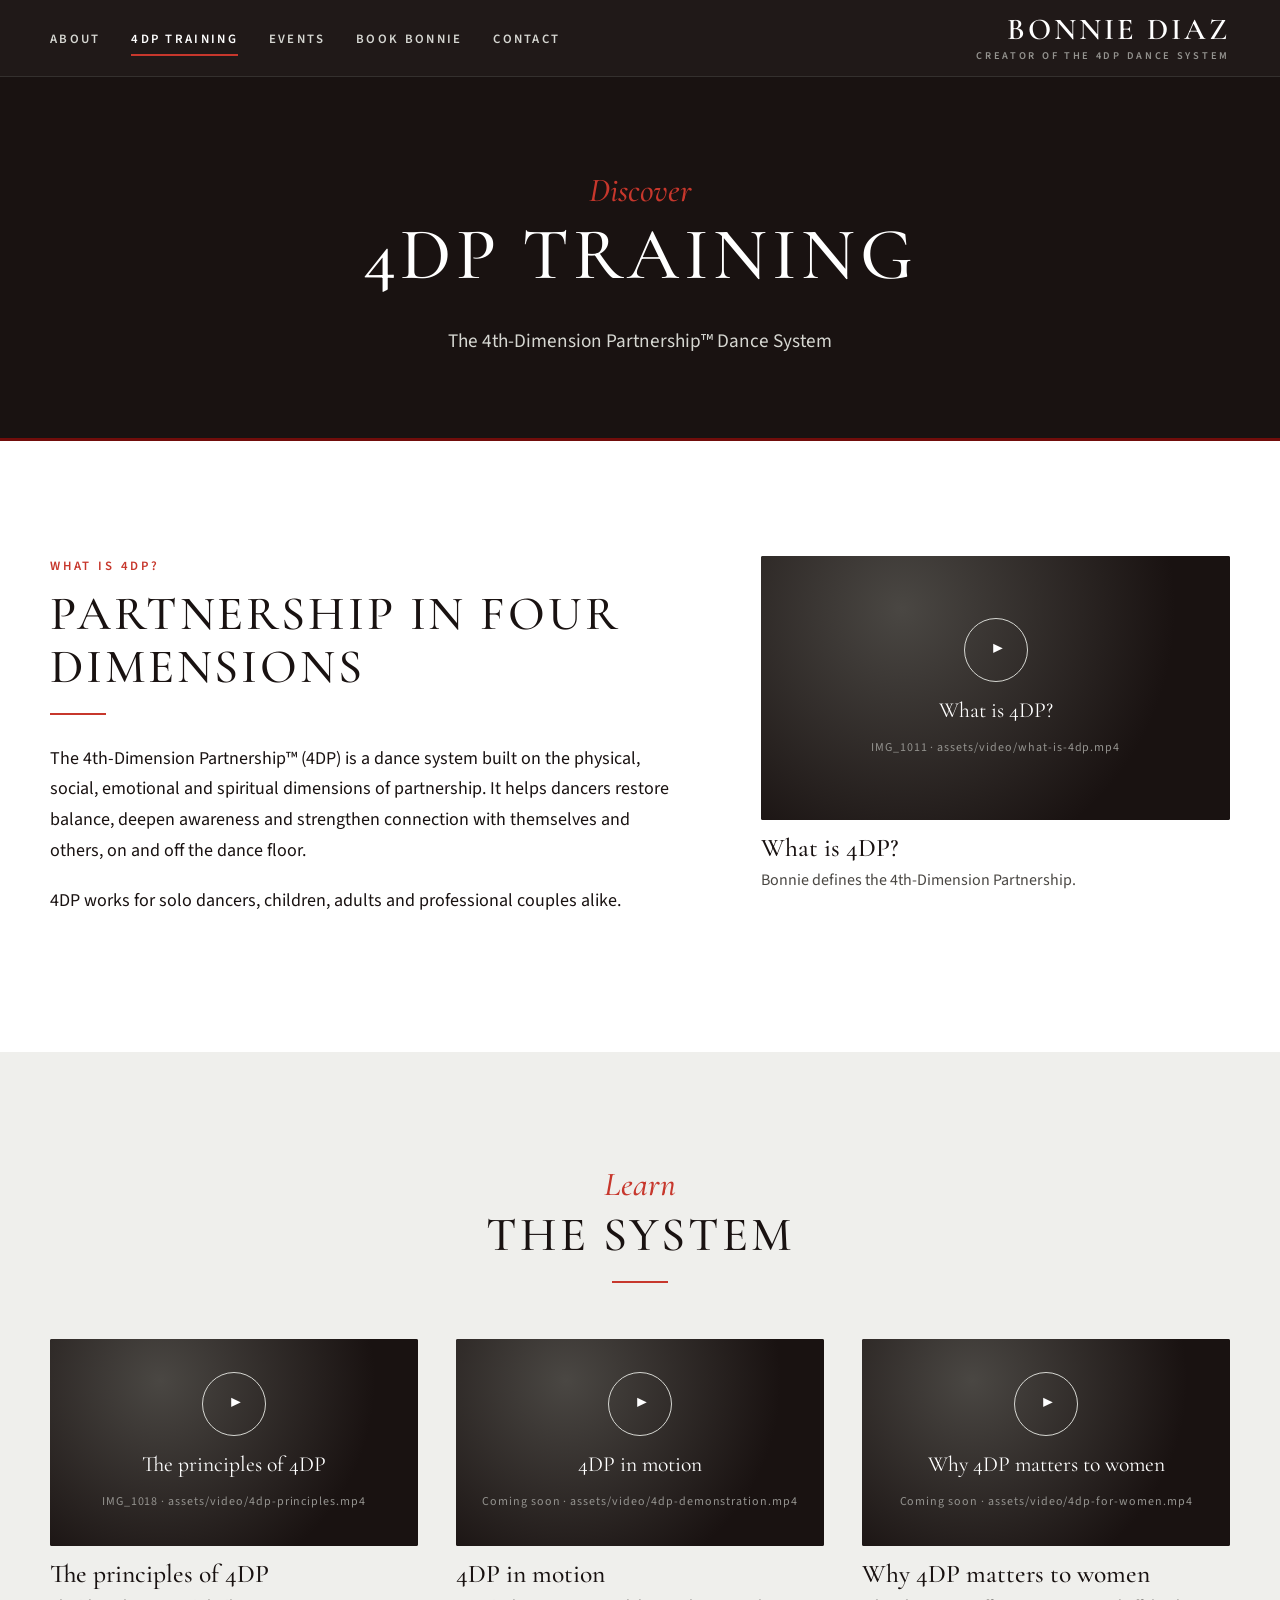
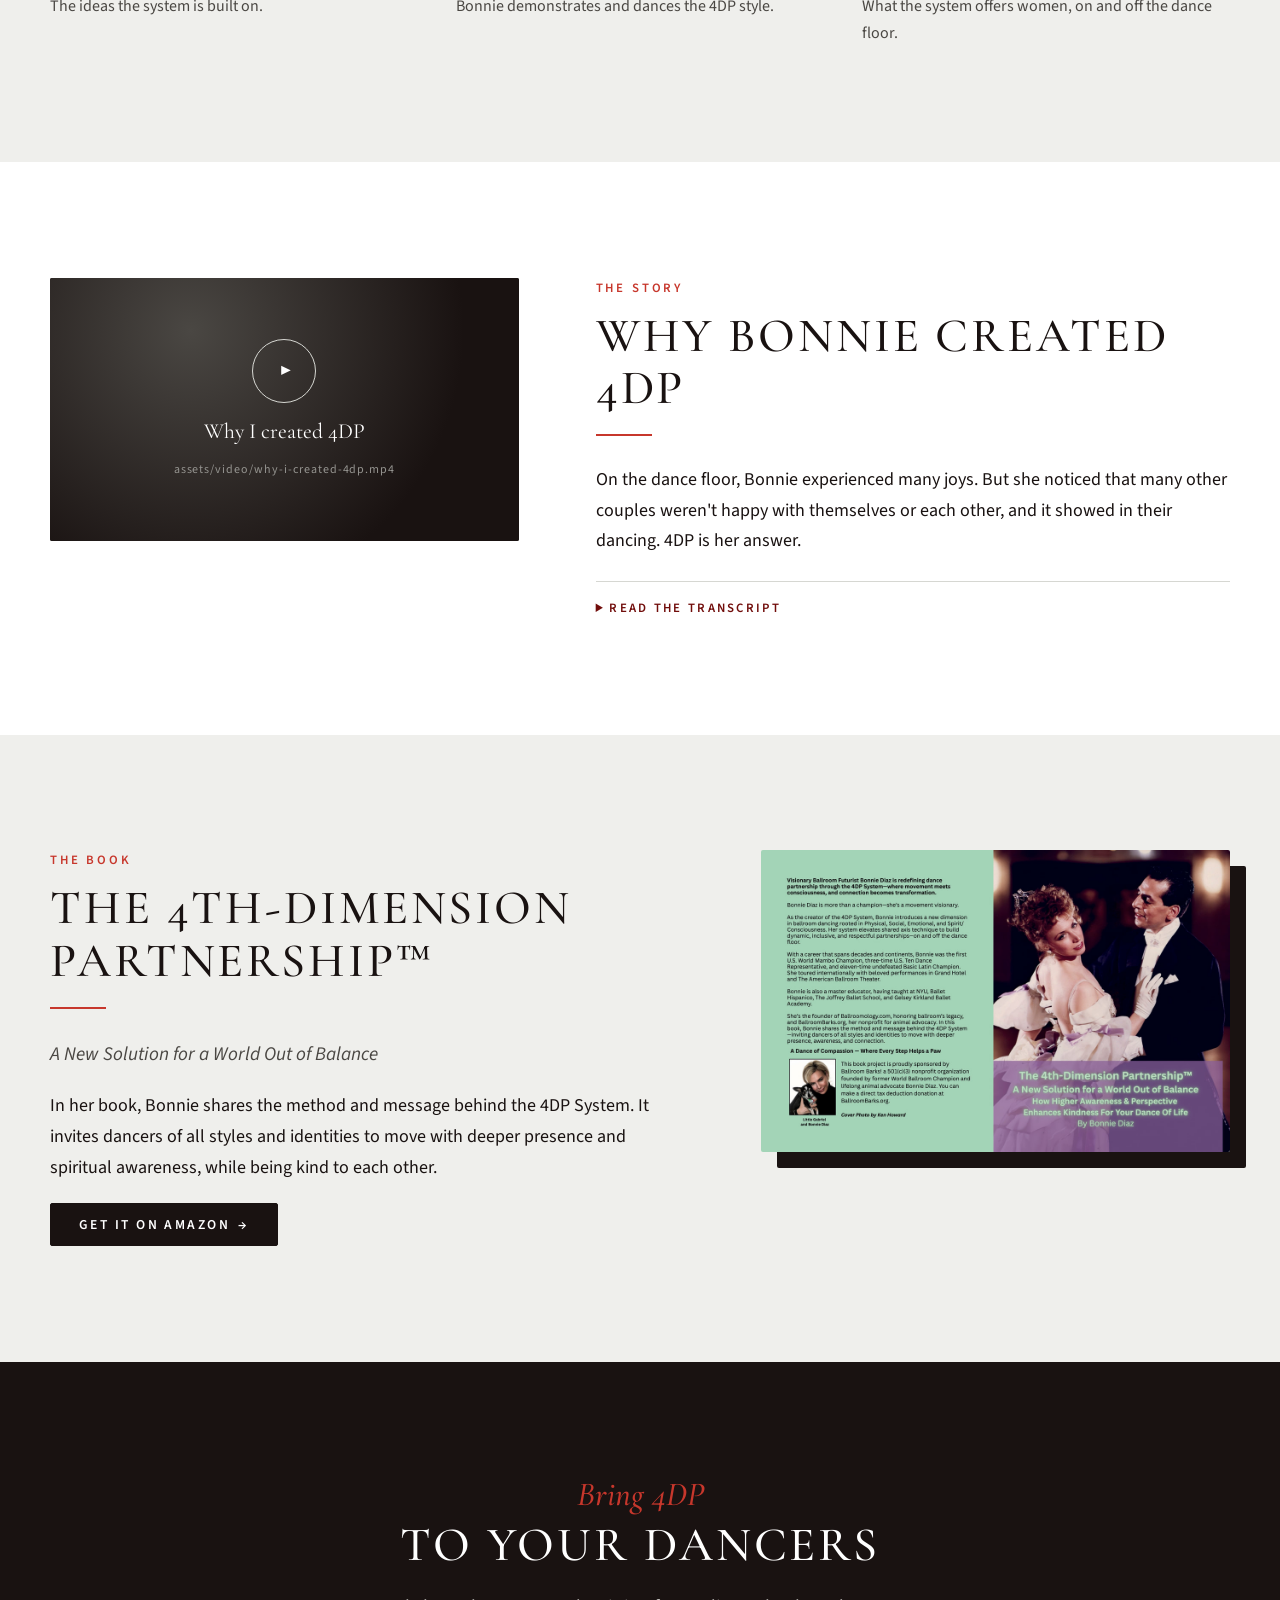
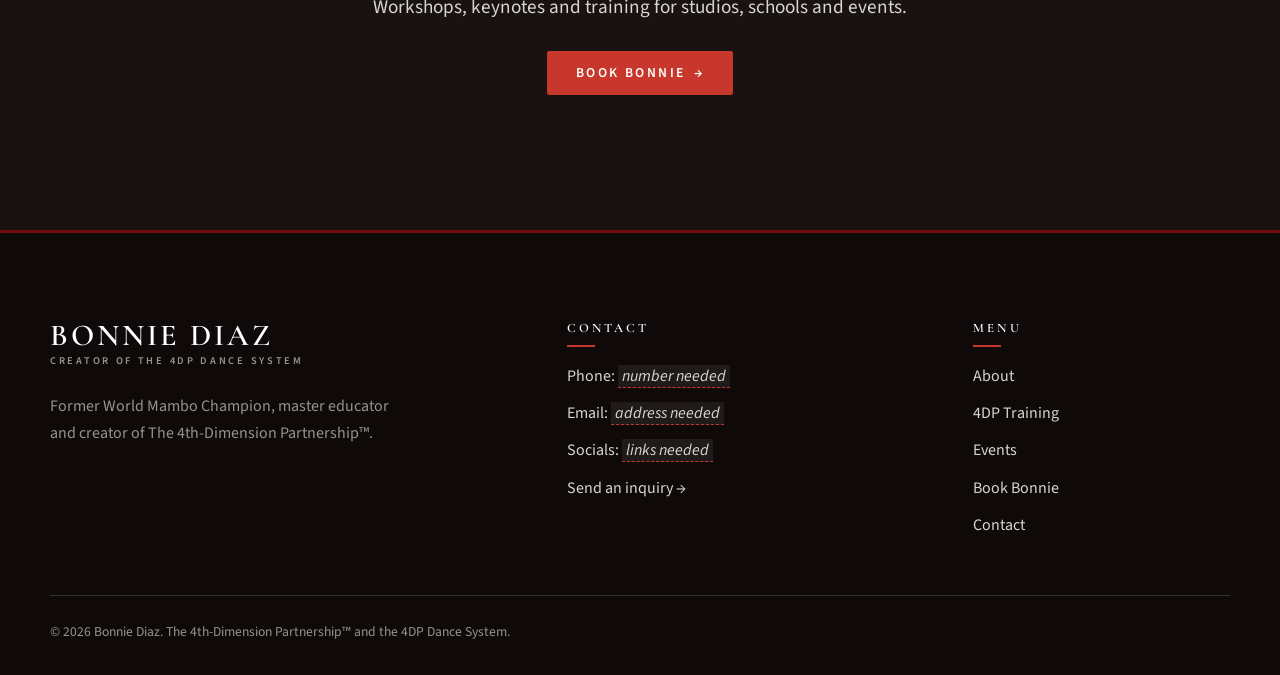
==== commit d4e43848: "Rebrand to black, white, red and grays Apply the client's brand direction: a tailored black-suit-and" ====
--- a/4dp-training.html
+++ b/4dp-training.html
@@ -7,7 +7,7 @@
   <meta name="description" content="The 4th-Dimension Partnership™ (4DP) Dance System, created by Bonnie Diaz: what it is, its principles, and why it matters.">
   <link rel="preconnect" href="https://fonts.googleapis.com">
   <link rel="preconnect" href="https://fonts.gstatic.com" crossorigin>
-  <link rel="stylesheet" href="https://fonts.googleapis.com/css2?family=Cormorant+Garamond:ital,wght@0,400;0,500;0,600;1,400;1,500&family=Pinyon+Script&family=Source+Sans+3:wght@400;600&display=swap">
+  <link rel="stylesheet" href="https://fonts.googleapis.com/css2?family=Cormorant+Garamond:ital,wght@0,400;0,500;0,600;1,400;1,500&family=Source+Sans+3:wght@400;600&display=swap">
   <link rel="stylesheet" href="assets/css/styles.css">
   <script src="assets/js/main.js" defer></script>
 </head>
@@ -73,7 +73,7 @@
     </section>
 
     <!-- Principles (IMG_1018.MOV), demonstration, why 4DP matters to women -->
-    <section class="section section--cream">
+    <section class="section section--light">
       <div class="wrap">
         <div class="section__head section__head--center">
           <span class="script">Learn</span>
@@ -166,7 +166,7 @@
     </section>
 
     <!-- The book (cover + Amazon link from bonniediaz.com) -->
-    <section class="section section--cream" id="book">
+    <section class="section section--light" id="book">
       <div class="wrap split split--reverse">
         <div>
           <span class="eyebrow">The book</span>
@@ -180,12 +180,12 @@
       </div>
     </section>
 
-    <section class="section section--plum quote-band">
+    <section class="section section--dark quote-band">
       <div class="wrap">
         <span class="script">Bring 4DP</span>
         <h2>To your dancers</h2>
         <p class="lead">Workshops, keynotes and training for studios, schools and events.</p>
-        <p style="margin-top: 28px;"><a class="btn btn--gold" href="book-bonnie.html">Book Bonnie <span class="arrow" aria-hidden="true">&rarr;</span></a></p>
+        <p style="margin-top: 28px;"><a class="btn btn--red" href="book-bonnie.html">Book Bonnie <span class="arrow" aria-hidden="true">&rarr;</span></a></p>
       </div>
     </section>
   </main>
--- a/assets/css/styles.css
+++ b/assets/css/styles.css
@@ -1,26 +1,29 @@
 /* Bonnie Diaz — site styles
-   Palette and type follow the brief's reference (tashachen.com):
-   deep plum, warm gold, cream, a script accent over high-contrast serif headings. */
+   Brand: tailored black and white with hints of red (client's reference: a black suit,
+   white shirt and red tie) and shades of gray. Palette from the client's brand board:
+   C7372C red · 710D0B deep red · 191211 black · 4A4743 / 94938F / D6D7D2 grays. */
 
 :root {
-  --plum: #3a2350;
-  --plum-deep: #26162f;
-  --gold: #b48d55;
-  --gold-soft: #dcc8a2;
-  --cream: #f8f4ee;
-  --cream-deep: #efe7db;
-  --ink: #1f1b22;
-  --muted: #5f5866;
-  --line: #e4d9c9;
+  --red: #c7372c;
+  --red-deep: #710d0b;
+  --ink: #191211;
+  --ink-deep: #0f0a09;
+  --gray-dark: #4a4743;
+  --gray: #94938f;
+  --gray-light: #d6d7d2;
+  --paper-gray: #efefec;   /* light tint of #D6D7D2 for alternating sections */
   --white: #ffffff;
 
+  --line: var(--gray-light);
+  --line-dark: #34302e;
+  --muted: var(--gray-dark);
+
   --font-serif: "Cormorant Garamond", Georgia, "Times New Roman", serif;
-  --font-script: "Pinyon Script", "Brush Script MT", cursive;
   --font-sans: "Source Sans 3", "Helvetica Neue", Arial, sans-serif;
 
   --wrap: 1180px;
   --gutter: clamp(16px, 4vw, 40px);
-  --radius: 6px;
+  --radius: 2px;
   --header-h: 76px;
 }
 
@@ -41,14 +44,14 @@
 }
 
 img, video { max-width: 100%; display: block; }
-a { color: var(--plum); }
-a:hover { color: var(--gold); }
-
-:focus-visible { outline: 2px solid var(--gold); outline-offset: 3px; }
+a { color: var(--red-deep); }
+a:hover { color: var(--red); }
+
+:focus-visible { outline: 2px solid var(--red); outline-offset: 3px; }
 
 .skip-link {
   position: absolute; left: -9999px; top: 8px;
-  background: var(--plum); color: var(--white); padding: 8px 14px; z-index: 100;
+  background: var(--red); color: var(--white); padding: 8px 14px; z-index: 100;
 }
 .skip-link:focus { left: 8px; }
 
@@ -63,18 +66,21 @@
   margin: 0 0 0.4em;
   color: var(--ink);
 }
-h1 { font-size: clamp(2.6rem, 6vw, 4.6rem); text-transform: uppercase; letter-spacing: 0.04em; }
-h2 { font-size: clamp(2rem, 4vw, 3rem); text-transform: uppercase; letter-spacing: 0.05em; }
+h1 { font-size: clamp(2.6rem, 6vw, 4.6rem); text-transform: uppercase; letter-spacing: 0.06em; }
+h2 { font-size: clamp(2rem, 4vw, 3rem); text-transform: uppercase; letter-spacing: 0.06em; }
 h3 { font-size: 1.6rem; }
 p { margin: 0 0 1.1em; }
 
+/* Accent line above headings: a red italic serif, like the tie on a black suit */
 .script {
   display: block;
-  font-family: var(--font-script);
-  font-size: clamp(2.2rem, 4.5vw, 3.4rem);
-  line-height: 1;
-  color: var(--gold);
-  margin-bottom: 0.1em;
+  font-family: var(--font-serif);
+  font-style: italic;
+  font-weight: 500;
+  font-size: clamp(1.5rem, 3vw, 2.1rem);
+  line-height: 1.1;
+  color: var(--red);
+  margin-bottom: 0.15em;
 }
 
 .eyebrow {
@@ -83,18 +89,18 @@
   font-weight: 600;
   letter-spacing: 0.22em;
   text-transform: uppercase;
-  color: var(--gold);
+  color: var(--red);
   margin-bottom: 0.8em;
 }
 
 .lead { font-size: 1.2rem; color: var(--muted); }
 
-.rule { width: 64px; height: 1px; background: var(--gold); border: 0; margin: 0 0 1.6em; }
+.rule { width: 56px; height: 2px; background: var(--red); border: 0; margin: 0 0 1.6em; }
 
 /* Text that still needs real content from Bonnie */
 .todo {
-  background: #fdf3dc;
-  border-bottom: 1px dashed var(--gold);
+  background: #f7e4e2;
+  border-bottom: 1px dashed var(--red);
   padding: 0 4px;
   font-style: italic;
 }
@@ -104,9 +110,9 @@
 .btn {
   display: inline-flex; align-items: center; gap: 0.6em;
   padding: 14px 28px;
-  border: 1px solid var(--plum);
+  border: 1px solid var(--ink);
   border-radius: var(--radius);
-  background: var(--plum);
+  background: var(--ink);
   color: var(--white);
   font: 600 0.85rem/1 var(--font-sans);
   letter-spacing: 0.18em;
@@ -115,22 +121,22 @@
   cursor: pointer;
   transition: background 0.2s, color 0.2s, border-color 0.2s;
 }
-.btn:hover { background: var(--plum-deep); color: var(--white); }
-.btn--ghost { background: transparent; color: var(--plum); }
-.btn--ghost:hover { background: var(--plum); color: var(--white); }
-.btn--gold { background: var(--gold); border-color: var(--gold); }
-.btn--gold:hover { background: var(--white); color: var(--plum); border-color: var(--white); }
+.btn:hover { background: var(--red); border-color: var(--red); color: var(--white); }
+.btn--ghost { background: transparent; color: var(--ink); }
+.btn--ghost:hover { background: var(--ink); border-color: var(--ink); color: var(--white); }
+.btn--red { background: var(--red); border-color: var(--red); }
+.btn--red:hover { background: var(--white); border-color: var(--white); color: var(--ink); }
 .btn .arrow { transition: transform 0.2s; }
 .btn:hover .arrow { transform: translateX(4px); }
 .btn[aria-expanded="true"] .arrow { transform: rotate(180deg); }
 
-/* ---------- Header ---------- */
+/* ---------- Header (black, like the suit) ---------- */
 
 .site-header {
   position: sticky; top: 0; z-index: 50;
-  background: rgba(255, 255, 255, 0.96);
+  background: rgba(25, 18, 17, 0.97);
   backdrop-filter: blur(6px);
-  border-bottom: 1px solid var(--line);
+  border-bottom: 1px solid var(--line-dark);
 }
 .site-header .wrap {
   display: flex; align-items: center; justify-content: space-between;
@@ -140,24 +146,25 @@
 .site-nav ul { display: flex; gap: clamp(16px, 2.4vw, 34px); list-style: none; margin: 0; padding: 0; }
 .site-nav a {
   font-size: 0.8rem; font-weight: 600; letter-spacing: 0.18em; text-transform: uppercase;
-  color: var(--ink); text-decoration: none; padding: 6px 0; border-bottom: 1px solid transparent;
-}
-.site-nav a:hover { color: var(--gold); }
-.site-nav a[aria-current="page"] { color: var(--plum); border-bottom-color: var(--gold); }
+  color: var(--gray-light); text-decoration: none; padding: 6px 0; border-bottom: 2px solid transparent;
+}
+.site-nav a:hover { color: var(--white); }
+.site-nav a[aria-current="page"] { color: var(--white); border-bottom-color: var(--red); }
 
 /* Brief: client's name sits in the upper-right corner */
 .brand { text-align: right; text-decoration: none; line-height: 1; margin-left: auto; }
 .brand__name {
   display: block; font-family: var(--font-serif); font-size: 1.9rem; font-weight: 600;
-  letter-spacing: 0.08em; text-transform: uppercase; color: var(--plum);
+  letter-spacing: 0.1em; text-transform: uppercase; color: var(--white);
 }
 .brand__tag {
-  display: block; margin-top: 4px; font-size: 0.65rem; font-weight: 600;
-  letter-spacing: 0.26em; text-transform: uppercase; color: var(--gold);
-}
+  display: block; margin-top: 5px; font-size: 0.65rem; font-weight: 600;
+  letter-spacing: 0.26em; text-transform: uppercase; color: var(--gray);
+}
+.brand:hover .brand__name { color: var(--white); }
 
 .nav-toggle {
-  display: none; background: none; border: 0; padding: 8px; cursor: pointer; color: var(--plum);
+  display: none; background: none; border: 0; padding: 8px; cursor: pointer; color: var(--white);
 }
 .nav-toggle span { display: block; width: 26px; height: 2px; background: currentColor; margin: 6px 0; transition: transform 0.2s, opacity 0.2s; }
 
@@ -165,12 +172,12 @@
   .nav-toggle { display: block; }
   .site-nav {
     position: absolute; top: 100%; left: 0; right: 0;
-    background: var(--white); border-bottom: 1px solid var(--line);
+    background: var(--ink); border-bottom: 2px solid var(--red);
     display: none;
   }
   .site-nav ul { flex-direction: column; gap: 0; padding: 8px var(--gutter) 20px; }
-  .site-nav a { display: block; padding: 14px 0; border-bottom: 1px solid var(--line); }
-  .site-nav a[aria-current="page"] { border-bottom-color: var(--line); }
+  .site-nav a { display: block; padding: 14px 0; border-bottom: 1px solid var(--line-dark); }
+  .site-nav a[aria-current="page"] { color: var(--red); border-bottom-color: var(--line-dark); }
   .nav-open .site-nav { display: block; }
   .nav-open .nav-toggle span:nth-child(1) { transform: translateY(8px) rotate(45deg); }
   .nav-open .nav-toggle span:nth-child(2) { opacity: 0; }
@@ -181,25 +188,27 @@
 /* ---------- Sections ---------- */
 
 .section { padding-block: clamp(64px, 9vw, 120px); }
-.section--cream { background: var(--cream); }
-.section--plum { background: var(--plum); color: var(--cream); }
-.section--plum h2, .section--plum h3 { color: var(--white); }
-.section--plum .lead { color: var(--gold-soft); }
+.section--light { background: var(--paper-gray); }
+.section--dark { background: var(--ink); color: var(--gray-light); }
+.section--dark h2, .section--dark h3 { color: var(--white); }
+.section--dark .lead { color: var(--gray-light); }
 .section__head { max-width: 720px; margin-bottom: clamp(32px, 5vw, 56px); }
 .section__head--center { text-align: center; margin-inline: auto; }
 .section__head--center .rule { margin-inline: auto; }
 
+/* Page banner: black band under the header */
 .page-head {
-  background: var(--cream);
-  padding-block: clamp(56px, 8vw, 96px) clamp(40px, 6vw, 72px);
+  background: var(--ink);
+  padding-block: clamp(56px, 8vw, 96px) clamp(48px, 7vw, 80px);
   text-align: center;
-  border-bottom: 1px solid var(--line);
-}
-.page-head .lead { max-width: 640px; margin: 0.6em auto 0; }
+  border-bottom: 3px solid var(--red-deep);
+}
+.page-head h1 { color: var(--white); }
+.page-head .lead { max-width: 640px; margin: 0.6em auto 0; color: var(--gray-light); }
 
 /* ---------- Hero (Home) ---------- */
 
-.hero { background: linear-gradient(90deg, var(--white) 0 55%, var(--cream) 55% 100%); }
+.hero { background: linear-gradient(90deg, var(--white) 0 56%, var(--paper-gray) 56% 100%); }
 .hero .wrap {
   display: grid; grid-template-columns: 1.1fr 0.9fr; gap: clamp(32px, 6vw, 80px);
   align-items: center; padding-block: clamp(48px, 8vw, 104px);
@@ -217,44 +226,45 @@
 
 .portrait {
   position: relative; aspect-ratio: 4 / 5; border-radius: var(--radius); overflow: hidden;
-  background: linear-gradient(160deg, var(--cream-deep), var(--gold-soft));
-  box-shadow: 18px 18px 0 var(--cream-deep);
-}
-@media (max-width: 860px) { .portrait { box-shadow: 10px 10px 0 var(--cream-deep); margin-right: 10px; } }
+  background: linear-gradient(160deg, var(--gray-light), var(--gray));
+  box-shadow: 16px 16px 0 var(--ink);
+  border-bottom: 4px solid var(--red);
+}
+@media (max-width: 860px) { .portrait { box-shadow: 10px 10px 0 var(--ink); margin-right: 10px; } }
 .portrait img { position: absolute; inset: 0; width: 100%; height: 100%; object-fit: cover; }
 .portrait img.is-missing { display: none; }
 .portrait__placeholder {
   position: absolute; inset: 0; display: grid; place-content: center; text-align: center; gap: 6px;
-  color: var(--plum); padding: 24px;
+  color: var(--ink); padding: 24px;
 }
 .portrait__placeholder strong { font-family: var(--font-serif); font-size: 1.6rem; font-weight: 500; }
-.portrait__placeholder small { font-size: 0.8rem; color: var(--muted); }
+.portrait__placeholder small { font-size: 0.8rem; color: var(--gray-dark); }
 
 /* ---------- Video (player with placeholder until the file exists) ---------- */
 
 .video { margin: 0; }
 .video__frame {
   position: relative; aspect-ratio: 16 / 9; border-radius: var(--radius); overflow: hidden;
-  background: var(--plum-deep);
+  background: var(--ink);
 }
 .video__frame video { width: 100%; height: 100%; object-fit: cover; background: #000; visibility: hidden; }
 .video__frame.is-ready video { visibility: visible; }
 .video__placeholder {
   position: absolute; inset: 0; display: grid; place-content: center; justify-items: center;
-  gap: 10px; padding: 20px; text-align: center; color: var(--cream);
-  background: radial-gradient(circle at 30% 20%, #4d2f69, var(--plum-deep) 70%);
+  gap: 10px; padding: 20px; text-align: center; color: var(--white);
+  background: radial-gradient(circle at 30% 20%, var(--gray-dark), var(--ink) 70%);
 }
 .video__frame.is-ready .video__placeholder { display: none; }
 .video__play {
-  width: 64px; height: 64px; border-radius: 50%; border: 1px solid var(--gold-soft);
-  display: grid; place-items: center; color: var(--gold-soft); font-size: 1.2rem; padding-left: 4px;
+  width: 64px; height: 64px; border-radius: 50%; border: 1px solid var(--gray-light);
+  display: grid; place-items: center; color: var(--white); font-size: 1.2rem; padding-left: 4px;
 }
 .video__placeholder p { margin: 0; font-family: var(--font-serif); font-size: 1.35rem; }
-.video__placeholder small { font-size: 0.75rem; letter-spacing: 0.08em; color: var(--gold-soft); opacity: 0.8; }
+.video__placeholder small { font-size: 0.75rem; letter-spacing: 0.08em; color: var(--gray); }
 .video figcaption { margin-top: 14px; }
 .video figcaption h3 { margin-bottom: 0.2em; }
 .video figcaption p { color: var(--muted); font-size: 1rem; margin: 0; }
-.section--plum .video figcaption p { color: var(--gold-soft); }
+.section--dark .video figcaption p { color: var(--gray-light); }
 
 .video-feature { max-width: 900px; margin-inline: auto; }
 
@@ -264,16 +274,18 @@
 
 /* Vimeo videos: thumbnail cards that open on Vimeo (embeds are limited to approved domains) */
 .video-card { display: block; text-decoration: none; color: inherit; }
-.video-card__thumb { position: relative; aspect-ratio: 16 / 9; border-radius: var(--radius); overflow: hidden; background: var(--plum-deep); }
-.video-card__thumb img { width: 100%; height: 100%; object-fit: cover; transition: transform 0.4s, opacity 0.3s; opacity: 0.88; }
+.video-card__thumb { position: relative; aspect-ratio: 16 / 9; border-radius: var(--radius); overflow: hidden; background: var(--ink); }
+.video-card__thumb img { width: 100%; height: 100%; object-fit: cover; transition: transform 0.4s, opacity 0.3s; opacity: 0.85; }
 .video-card__thumb .video__play {
-  position: absolute; inset: 0; margin: auto; background: rgba(38, 22, 47, 0.55); color: var(--white); border-color: var(--white);
+  position: absolute; inset: 0; margin: auto; background: rgba(25, 18, 17, 0.6); color: var(--white); border-color: var(--white);
+  transition: background 0.2s, border-color 0.2s;
 }
 .video-card:hover .video-card__thumb img { transform: scale(1.04); opacity: 1; }
+.video-card:hover .video__play { background: var(--red); border-color: var(--red); }
 .video-card h3 { margin: 14px 0 0.2em; font-size: 1.4rem; }
 .video-card p { margin: 0; color: var(--muted); font-size: 1rem; }
-.video-card .watch { display: inline-block; margin-top: 8px; font-size: 0.75rem; font-weight: 600; letter-spacing: 0.18em; text-transform: uppercase; color: var(--gold); }
-.video-card:hover h3 { color: var(--plum); }
+.video-card .watch { display: inline-block; margin-top: 8px; font-size: 0.75rem; font-weight: 600; letter-spacing: 0.18em; text-transform: uppercase; color: var(--red); }
+.video-card:hover h3 { color: var(--red-deep); }
 
 /* Photo gallery: natural proportions, masonry columns */
 .gallery { columns: 3 260px; column-gap: 20px; }
@@ -293,8 +305,8 @@
 .event-card h3 { font-size: 1.45rem; margin-bottom: 0.25em; }
 .event-card p { margin: 0; color: var(--muted); font-size: 1rem; }
 
-.flyer { border-radius: var(--radius); box-shadow: 18px 18px 0 var(--cream-deep); }
-@media (max-width: 860px) { .flyer { box-shadow: 10px 10px 0 var(--cream-deep); margin-right: 10px; } }
+.flyer { border-radius: var(--radius); box-shadow: 16px 16px 0 var(--ink); }
+@media (max-width: 860px) { .flyer { box-shadow: 10px 10px 0 var(--ink); margin-right: 10px; } }
 
 /* ---------- Split layout ---------- */
 
@@ -310,7 +322,7 @@
 .bio-more { overflow: hidden; }
 .bio-more[hidden] { display: none; }
 .bio-more p:first-child { margin-top: 1.4em; }
-.bio-closing { font-family: var(--font-serif); font-size: 1.6rem; font-style: italic; color: var(--plum); }
+.bio-closing { font-family: var(--font-serif); font-size: 1.6rem; font-style: italic; color: var(--red-deep); }
 
 /* ---------- Accolades ---------- */
 
@@ -321,7 +333,7 @@
   margin-bottom: clamp(48px, 6vw, 72px);
 }
 .featured-grid li { background: var(--white); padding: 28px 24px; list-style: none; }
-.featured-grid .num { font-family: var(--font-serif); font-size: 2rem; color: var(--gold); line-height: 1; display: block; margin-bottom: 10px; }
+.featured-grid .num { font-family: var(--font-serif); font-size: 2rem; color: var(--red); line-height: 1; display: block; margin-bottom: 10px; }
 .featured-grid p { margin: 0; font-size: 1rem; line-height: 1.55; }
 .featured-grid { padding: 0; }
 @media (max-width: 1000px) { .featured-grid { grid-template-columns: repeat(2, 1fr); } }
@@ -331,7 +343,7 @@
 @media (max-width: 860px) { .accolade-cols { grid-template-columns: 1fr; } }
 .accolade-group h3 {
   font-family: var(--font-sans); font-size: 0.8rem; font-weight: 600; letter-spacing: 0.22em;
-  text-transform: uppercase; color: var(--gold); margin-bottom: 1em;
+  text-transform: uppercase; color: var(--red); margin-bottom: 1em;
 }
 .accolade-group + .accolade-group { margin-top: 40px; }
 .accolade-list { list-style: none; margin: 0; padding: 0; }
@@ -344,7 +356,11 @@
 .card-grid { display: grid; grid-template-columns: repeat(4, 1fr); gap: 24px; }
 @media (max-width: 1000px) { .card-grid { grid-template-columns: repeat(2, 1fr); } }
 @media (max-width: 560px) { .card-grid { grid-template-columns: 1fr; } }
-.card { background: var(--white); border: 1px solid var(--line); border-radius: var(--radius); padding: 32px 28px; }
+.card {
+  background: var(--white); border: 1px solid var(--line); border-top: 3px solid var(--ink);
+  border-radius: var(--radius); padding: 32px 28px; transition: border-top-color 0.2s;
+}
+.card:hover { border-top-color: var(--red); }
 .card h3 { font-size: 1.5rem; margin-bottom: 0.4em; }
 .card p { margin: 0; color: var(--muted); font-size: 1rem; }
 
@@ -352,7 +368,7 @@
 
 .transcript { margin-top: 24px; border-top: 1px solid var(--line); padding-top: 16px; }
 .transcript summary {
-  cursor: pointer; font-size: 0.8rem; font-weight: 600; letter-spacing: 0.18em; text-transform: uppercase; color: var(--plum);
+  cursor: pointer; font-size: 0.8rem; font-weight: 600; letter-spacing: 0.18em; text-transform: uppercase; color: var(--red-deep);
 }
 .transcript p { margin-top: 1em; color: var(--muted); font-size: 1rem; }
 
@@ -360,47 +376,51 @@
 
 .quote-band { text-align: center; }
 .quote-band blockquote { margin: 0 auto; max-width: 820px; }
-.quote-band blockquote p { font-family: var(--font-serif); font-size: clamp(1.6rem, 3.4vw, 2.4rem); font-style: italic; line-height: 1.3; }
-.quote-band cite { font-style: normal; font-size: 0.8rem; letter-spacing: 0.22em; text-transform: uppercase; color: var(--gold-soft); }
+.quote-band blockquote p { font-family: var(--font-serif); font-size: clamp(1.6rem, 3.4vw, 2.4rem); font-style: italic; line-height: 1.3; color: var(--white); }
+.quote-band cite { font-style: normal; font-size: 0.8rem; letter-spacing: 0.22em; text-transform: uppercase; color: var(--gray); }
 
 /* ---------- Contact ---------- */
 
 .contact-list { list-style: none; margin: 0; padding: 0; }
 .contact-list li { display: grid; grid-template-columns: 110px 1fr; gap: 12px; padding: 14px 0; border-bottom: 1px solid var(--line); }
-.contact-list .label { font-size: 0.75rem; font-weight: 600; letter-spacing: 0.2em; text-transform: uppercase; color: var(--gold); padding-top: 4px; }
+.contact-list .label { font-size: 0.75rem; font-weight: 600; letter-spacing: 0.2em; text-transform: uppercase; color: var(--red); padding-top: 4px; }
 
 .form { display: grid; gap: 18px; }
 .form .row { display: grid; grid-template-columns: 1fr 1fr; gap: 18px; }
 @media (max-width: 600px) { .form .row { grid-template-columns: 1fr; } }
 .form label { display: grid; gap: 6px; font-size: 0.8rem; font-weight: 600; letter-spacing: 0.14em; text-transform: uppercase; }
 .form input, .form textarea {
-  width: 100%; padding: 14px 16px; border: 1px solid var(--line); border-radius: var(--radius);
+  width: 100%; padding: 14px 16px; border: 1px solid var(--gray-light); border-radius: var(--radius);
   background: var(--white); font: 400 1rem/1.5 var(--font-sans); color: var(--ink);
 }
-.form input:focus, .form textarea:focus { outline: none; border-color: var(--gold); box-shadow: 0 0 0 3px rgba(180, 141, 85, 0.2); }
+.form input:focus, .form textarea:focus { outline: none; border-color: var(--red); box-shadow: 0 0 0 3px rgba(199, 55, 44, 0.18); }
 .form textarea { min-height: 140px; resize: vertical; }
 .form__status { margin: 0; font-size: 1rem; }
 .form__status.is-success { color: #2f6b3a; }
-.form__status.is-error { color: #a03232; }
+.form__status.is-error { color: var(--red-deep); }
 
 /* ---------- Footer ---------- */
 
-.site-footer { background: var(--plum-deep); color: var(--cream); padding-block: clamp(56px, 7vw, 88px) 32px; }
-.site-footer a { color: var(--cream); text-decoration: none; }
-.site-footer a:hover { color: var(--gold-soft); }
+.site-footer {
+  background: var(--ink-deep); color: var(--gray-light);
+  border-top: 3px solid var(--red-deep);
+  padding-block: clamp(56px, 7vw, 88px) 32px;
+}
+.site-footer a { color: var(--gray-light); text-decoration: none; }
+.site-footer a:hover { color: var(--white); }
 .footer-grid { display: grid; grid-template-columns: 1.3fr 1fr 0.7fr; gap: 40px; }
 @media (max-width: 860px) { .footer-grid { grid-template-columns: 1fr; } }
-.footer-brand .brand__name { color: var(--white); }
 .footer-brand .brand { display: inline-block; text-align: left; margin-left: 0; }
-.footer-brand p { margin-top: 18px; color: var(--gold-soft); font-size: 1rem; max-width: 340px; }
+.footer-brand p { margin-top: 18px; color: var(--gray); font-size: 1rem; max-width: 340px; }
 .footer-title {
-  font-size: 0.8rem; font-weight: 600; letter-spacing: 0.24em; text-transform: uppercase; color: var(--gold); margin: 0 0 16px;
-}
+  font-size: 0.8rem; font-weight: 600; letter-spacing: 0.24em; text-transform: uppercase; color: var(--white); margin: 0 0 16px;
+}
+.footer-title::after { content: ""; display: block; width: 28px; height: 2px; background: var(--red); margin-top: 10px; }
 .footer-list { list-style: none; margin: 0; padding: 0; display: grid; gap: 10px; font-size: 1rem; }
-.footer-list .todo { background: rgba(255, 255, 255, 0.08); color: var(--gold-soft); }
+.footer-list .todo { background: rgba(255, 255, 255, 0.07); color: var(--gray-light); }
 .footer-base {
-  margin-top: 56px; padding-top: 24px; border-top: 1px solid rgba(255, 255, 255, 0.12);
-  font-size: 0.85rem; color: rgba(248, 244, 238, 0.6);
+  margin-top: 56px; padding-top: 24px; border-top: 1px solid var(--line-dark);
+  font-size: 0.85rem; color: var(--gray);
 }
 
 @media (prefers-reduced-motion: reduce) {
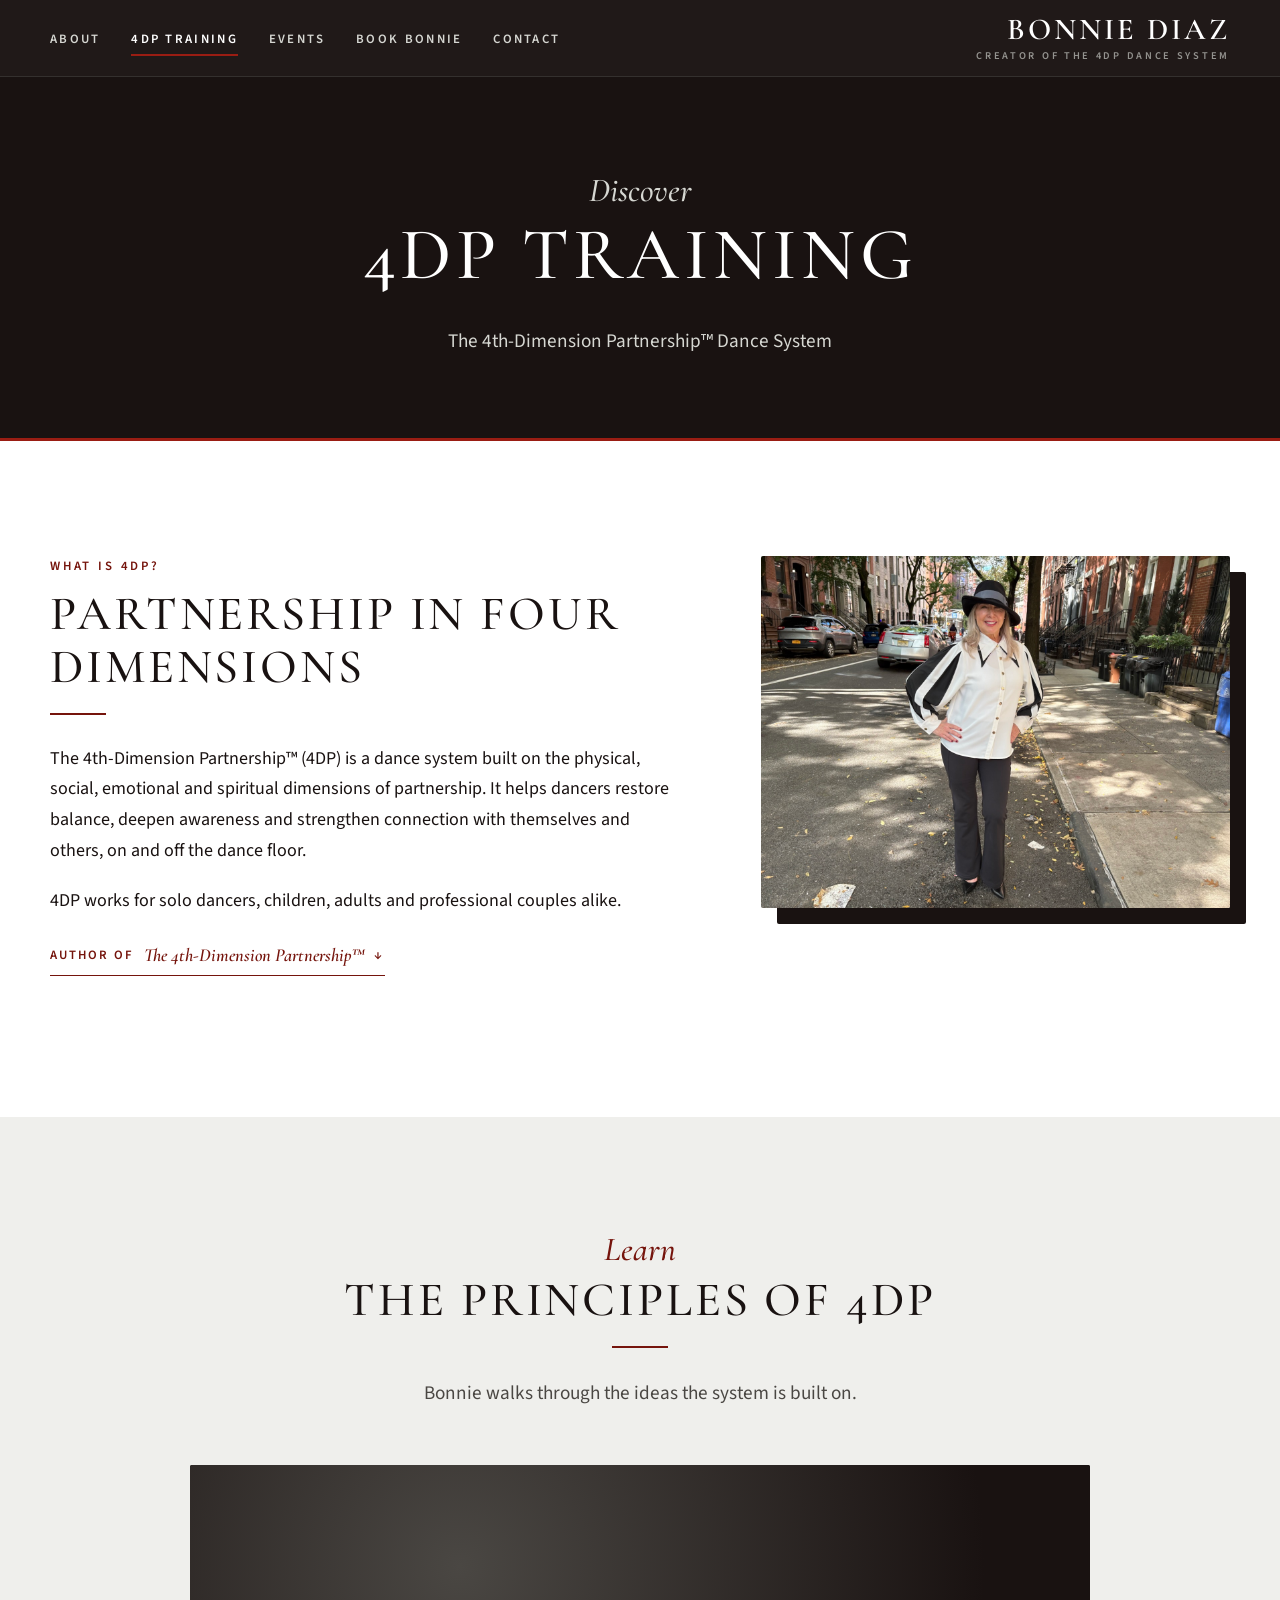
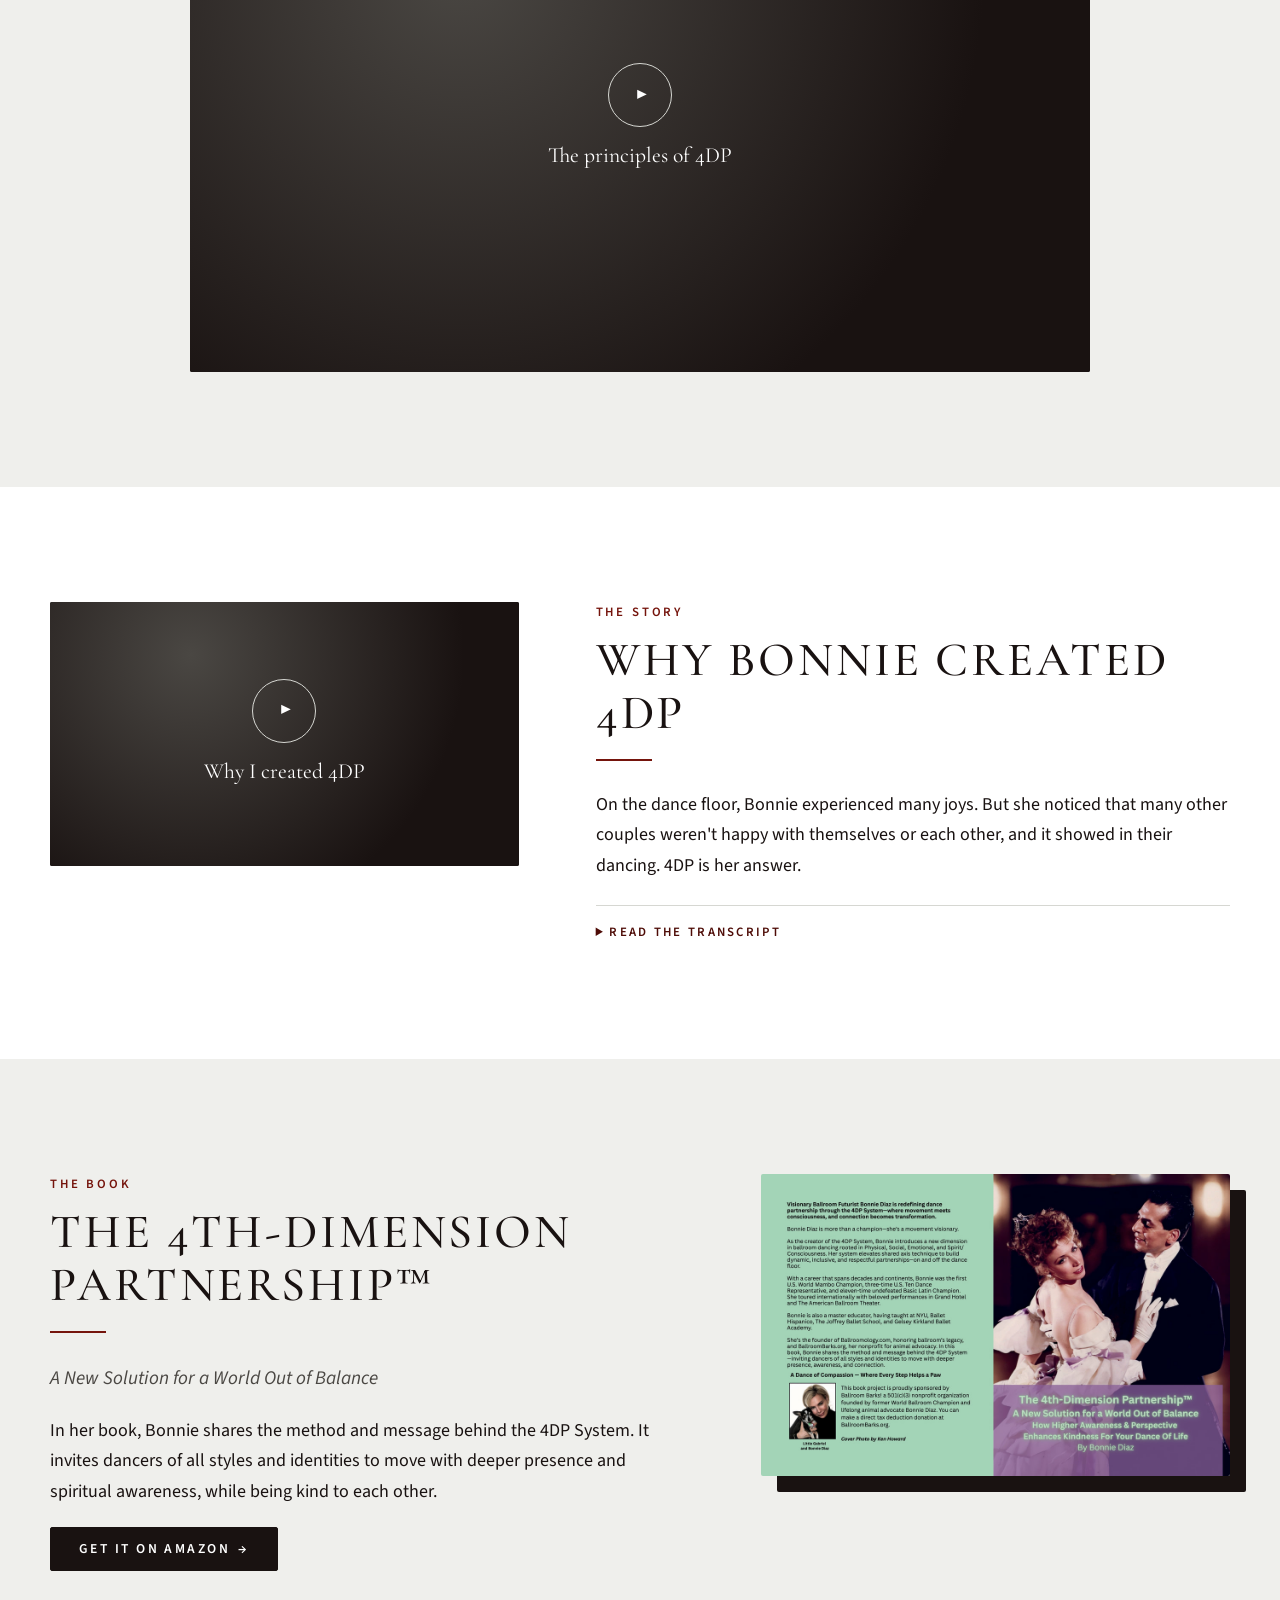
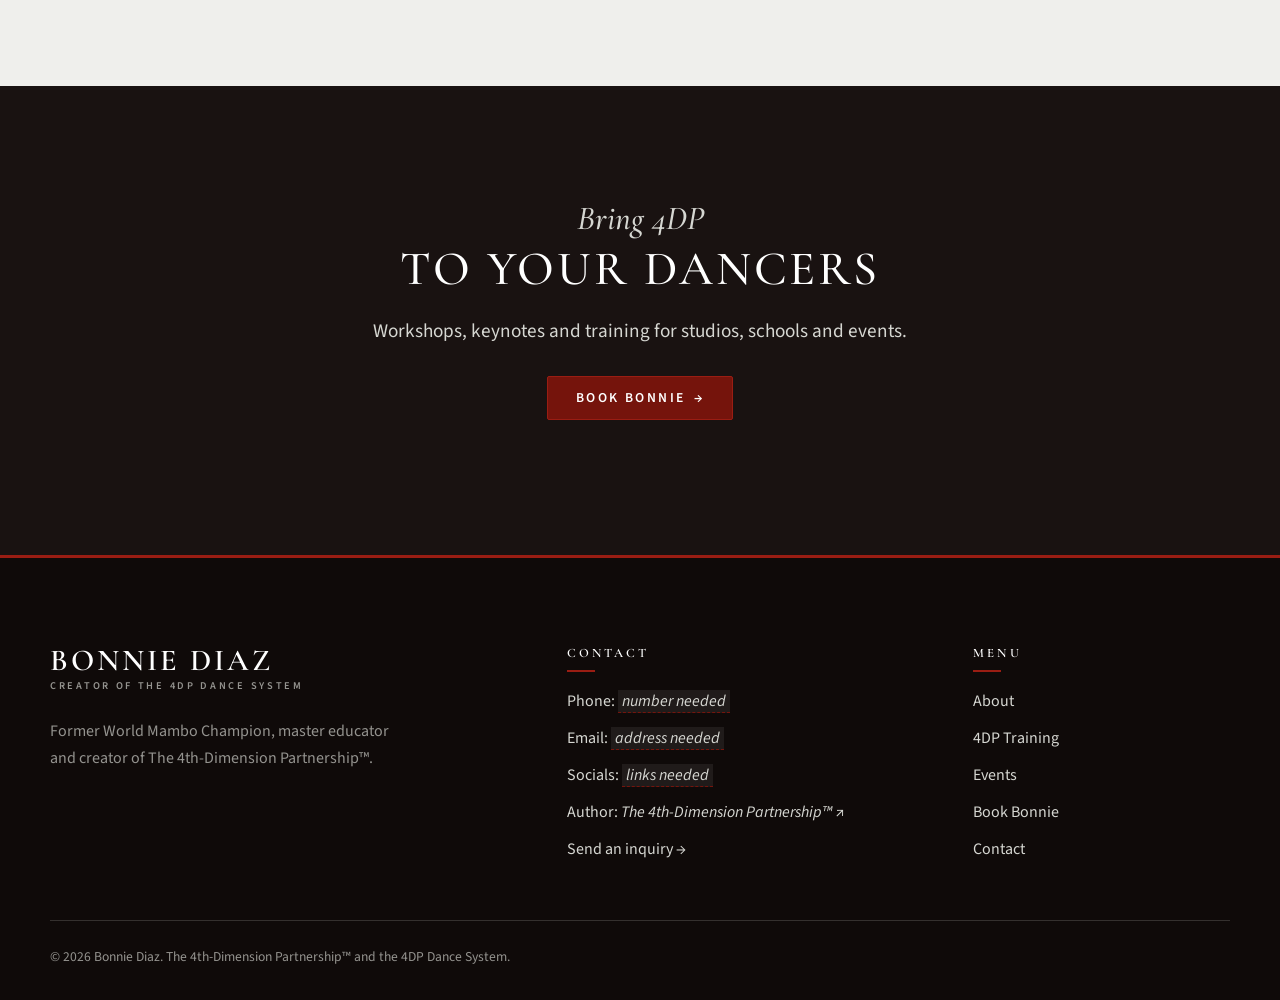
==== commit 2e9caafa: "Open with Bonnie's video reel, darker red, new photos and videos Team feedback from the Lifestyle We" ====
--- a/4dp-training.html
+++ b/4dp-training.html
@@ -8,8 +8,8 @@
   <link rel="preconnect" href="https://fonts.googleapis.com">
   <link rel="preconnect" href="https://fonts.gstatic.com" crossorigin>
   <link rel="stylesheet" href="https://fonts.googleapis.com/css2?family=Cormorant+Garamond:ital,wght@0,400;0,500;0,600;1,400;1,500&family=Source+Sans+3:wght@400;600&display=swap">
-  <link rel="stylesheet" href="assets/css/styles.css">
-  <script src="assets/js/main.js" defer></script>
+  <link rel="stylesheet" href="assets/css/styles.css?v=20261030">
+  <script src="assets/js/main.js?v=20261030" defer></script>
 </head>
 <body>
   <a class="skip-link" href="#main">Skip to content</a>
@@ -42,7 +42,7 @@
       </div>
     </header>
 
-    <!-- Description of 4DP + Bonnie defining 4DP (IMG_1011.MOV) -->
+    <!-- Description of 4DP + photo (the IMG_1011 "What is 4DP?" video wasn't in the Drive folder) -->
     <section class="section">
       <div class="wrap split split--reverse">
         <div>
@@ -52,86 +52,33 @@
           <!-- Placeholder description from Bonnie's "Why I created 4DP" video. Replace with Bonnie's own paragraph. -->
           <p>The 4th-Dimension Partnership&trade; (4DP) is a dance system built on the physical, social, emotional and spiritual dimensions of partnership. It helps dancers restore balance, deepen awareness and strengthen connection with themselves and others, on and off the dance floor.</p>
           <p>4DP works for solo dancers, children, adults and professional couples alike.</p>
+          <a class="author-link" href="#book">Author of <em>The 4th-Dimension Partnership&trade;</em> <span aria-hidden="true">&darr;</span></a>
         </div>
-        <figure class="video">
-          <div class="video__frame">
-            <video controls preload="metadata" playsinline>
-              <source src="assets/video/what-is-4dp.mp4" type="video/mp4">
-            </video>
-            <div class="video__placeholder" aria-hidden="true">
-              <span class="video__play">&#9654;</span>
-              <p>What is 4DP?</p>
-              <small>IMG_1011 &middot; assets/video/what-is-4dp.mp4</small>
-            </div>
-          </div>
-          <figcaption>
-            <h3>What is 4DP?</h3>
-            <p>Bonnie defines the 4th-Dimension Partnership.</p>
-          </figcaption>
-        </figure>
+        <img class="flyer" src="assets/img/photos/bonnie-street-2.jpg" alt="Bonnie Diaz on a tree-lined street in a black hat, black-and-white blouse and black trousers" loading="lazy">
       </div>
     </section>
 
-    <!-- Principles (IMG_1018.MOV), demonstration, why 4DP matters to women -->
+    <!-- Principles of the 4DP -->
     <section class="section section--light">
       <div class="wrap">
         <div class="section__head section__head--center">
           <span class="script">Learn</span>
-          <h2>The system</h2>
+          <h2>The principles of 4DP</h2>
           <hr class="rule">
+          <p class="lead">Bonnie walks through the ideas the system is built on.</p>
         </div>
-        <div class="video-grid">
-          <figure class="video">
-            <div class="video__frame">
-              <video controls preload="metadata" playsinline>
-                <source src="assets/video/4dp-principles.mp4" type="video/mp4">
-              </video>
-              <div class="video__placeholder" aria-hidden="true">
-                <span class="video__play">&#9654;</span>
-                <p>The principles of 4DP</p>
-                <small>IMG_1018 &middot; assets/video/4dp-principles.mp4</small>
-              </div>
+        <figure class="video video-feature">
+          <div class="video__frame">
+            <video controls preload="metadata" playsinline poster="assets/img/video-posters/4dp-principles.jpg">
+              <source src="assets/video/4dp-principles.mp4" type="video/mp4">
+            </video>
+            <div class="video__placeholder" aria-hidden="true">
+              <span class="video__play">&#9654;</span>
+              <p>The principles of 4DP</p>
             </div>
-            <figcaption>
-              <h3>The principles of 4DP</h3>
-              <p>The ideas the system is built on.</p>
-            </figcaption>
-          </figure>
-
-          <figure class="video">
-            <div class="video__frame">
-              <video controls preload="metadata" playsinline>
-                <source src="assets/video/4dp-demonstration.mp4" type="video/mp4">
-              </video>
-              <div class="video__placeholder" aria-hidden="true">
-                <span class="video__play">&#9654;</span>
-                <p>4DP in motion</p>
-                <small>Coming soon &middot; assets/video/4dp-demonstration.mp4</small>
-              </div>
-            </div>
-            <figcaption>
-              <h3>4DP in motion</h3>
-              <p>Bonnie demonstrates and dances the 4DP style.</p>
-            </figcaption>
-          </figure>
-
-          <figure class="video">
-            <div class="video__frame">
-              <video controls preload="metadata" playsinline>
-                <source src="assets/video/4dp-for-women.mp4" type="video/mp4">
-              </video>
-              <div class="video__placeholder" aria-hidden="true">
-                <span class="video__play">&#9654;</span>
-                <p>Why 4DP matters to women</p>
-                <small>Coming soon &middot; assets/video/4dp-for-women.mp4</small>
-              </div>
-            </div>
-            <figcaption>
-              <h3>Why 4DP matters to women</h3>
-              <p>What the system offers women, on and off the dance floor.</p>
-            </figcaption>
-          </figure>
-        </div>
+          </div>
+        </figure>
+        <!-- Still to come (not in the Drive folder yet): "4DP in motion" demonstration and "Why 4DP matters to women" -->
       </div>
     </section>
 
@@ -140,13 +87,12 @@
       <div class="wrap split">
         <figure class="video">
           <div class="video__frame">
-            <video controls preload="metadata" playsinline>
+            <video controls preload="metadata" playsinline poster="assets/img/video-posters/why-i-created-4dp.jpg">
               <source src="assets/video/why-i-created-4dp.mp4" type="video/mp4">
             </video>
             <div class="video__placeholder" aria-hidden="true">
               <span class="video__play">&#9654;</span>
               <p>Why I created 4DP</p>
-              <small>assets/video/why-i-created-4dp.mp4</small>
             </div>
           </div>
         </figure>
@@ -206,6 +152,7 @@
             <li>Phone: <span class="todo">number needed</span></li>
             <li>Email: <span class="todo">address needed</span></li>
             <li>Socials: <span class="todo">links needed</span></li>
+            <li><a href="https://www.amazon.com/4th-Dimension-PartnershipTM-Solution-World-Balance/dp/B0GHQ47T2D" target="_blank" rel="noopener">Author: <em>The 4th-Dimension Partnership&trade;</em> &#8599;</a></li>
             <li><a href="book-bonnie.html#contact">Send an inquiry &rarr;</a></li>
           </ul>
         </div>
--- a/assets/css/styles.css
+++ b/assets/css/styles.css
@@ -1,11 +1,13 @@
 /* Bonnie Diaz — site styles
    Brand: tailored black and white with hints of red (client's reference: a black suit,
-   white shirt and red tie) and shades of gray. Palette from the client's brand board:
-   C7372C red · 710D0B deep red · 191211 black · 4A4743 / 94938F / D6D7D2 grays. */
+   white shirt and red tie) and shades of gray. Red is the client's swatch #75140C
+   (the brighter C7372C read as orange); grays from the brand board:
+   191211 black · 4A4743 / 94938F / D6D7D2. */
 
 :root {
-  --red: #c7372c;
-  --red-deep: #710d0b;
+  --red: #75140c;          /* client swatch: accents, links, buttons */
+  --red-deep: #4e0c07;     /* hover / pressed */
+  --red-line: #9a1d13;     /* same red, lifted just enough to show as thin lines on black */
   --ink: #191211;
   --ink-deep: #0f0a09;
   --gray-dark: #4a4743;
@@ -44,8 +46,8 @@
 }
 
 img, video { max-width: 100%; display: block; }
-a { color: var(--red-deep); }
-a:hover { color: var(--red); }
+a { color: var(--red); }
+a:hover { color: var(--red-deep); }
 
 :focus-visible { outline: 2px solid var(--red); outline-offset: 3px; }
 
@@ -99,7 +101,7 @@
 
 /* Text that still needs real content from Bonnie */
 .todo {
-  background: #f7e4e2;
+  background: #f3e2e0;
   border-bottom: 1px dashed var(--red);
   padding: 0 4px;
   font-style: italic;
@@ -124,8 +126,55 @@
 .btn:hover { background: var(--red); border-color: var(--red); color: var(--white); }
 .btn--ghost { background: transparent; color: var(--ink); }
 .btn--ghost:hover { background: var(--ink); border-color: var(--ink); color: var(--white); }
-.btn--red { background: var(--red); border-color: var(--red); }
+.btn--red { background: var(--red); border-color: var(--red-line); }
 .btn--red:hover { background: var(--white); border-color: var(--white); color: var(--ink); }
+.btn--light { background: transparent; border-color: rgba(255, 255, 255, 0.7); color: var(--white); }
+.btn--light:hover { background: var(--white); border-color: var(--white); color: var(--ink); }
+
+/* On black, the deep red is too dark for text: accent lines stay red, accent text goes gray */
+.page-head .script, .section--dark .script, .video-hero .eyebrow { color: var(--gray-light); }
+.section--dark .rule { background: var(--red-line); }
+
+/* ---------- Opening video (Home): the first thing that loads ---------- */
+
+.video-hero {
+  position: relative; overflow: hidden; background: var(--ink);
+  height: min(calc(100svh - var(--header-h)), 860px); min-height: 460px;
+  border-bottom: 3px solid var(--red-line);
+}
+.video-hero__media { position: absolute; inset: 0; width: 100%; height: 100%; object-fit: cover; }
+.video-hero__shade {
+  position: absolute; inset: 0; pointer-events: none;
+  background: linear-gradient(180deg, rgba(25, 18, 17, 0.05) 35%, rgba(25, 18, 17, 0.88) 100%);
+}
+.video-hero__content {
+  position: absolute; left: 0; right: 0; bottom: clamp(28px, 6vw, 64px);
+  color: var(--white);
+}
+.video-hero h1 { color: var(--white); margin-bottom: 0.15em; }
+.video-hero__lead { font-family: var(--font-serif); font-style: italic; font-size: clamp(1.3rem, 2.4vw, 1.8rem); color: var(--gray-light); margin: 0 0 1.2em; }
+.video-hero.is-playing-sound .video-hero__shade,
+.video-hero.is-playing-sound .video-hero__content { opacity: 0; pointer-events: none; transition: opacity 0.4s; }
+.video-hero__close {
+  position: absolute; top: 16px; right: 16px; z-index: 2; display: none;
+}
+.video-hero.is-playing-sound .video-hero__close { display: inline-flex; }
+@media (max-width: 600px) {
+  .video-hero { height: auto; min-height: 0; aspect-ratio: auto; }
+  .video-hero__media { position: relative; height: auto; aspect-ratio: 16 / 9; }
+  .video-hero__shade { display: none; }
+  .video-hero__content { position: static; padding: 28px 0 36px; }
+  .video-hero.is-playing-sound .video-hero__content { opacity: 1; pointer-events: auto; }
+}
+
+/* Author link (Jeremy: "Add an author link") */
+.author-link {
+  display: inline-flex; align-items: center; gap: 10px; margin: 4px 0 26px;
+  font-size: 0.8rem; font-weight: 600; letter-spacing: 0.16em; text-transform: uppercase;
+  color: var(--red); text-decoration: none; border-bottom: 1px solid currentColor; padding-bottom: 3px;
+}
+.author-link em { font-family: var(--font-serif); font-size: 1.15rem; letter-spacing: 0; text-transform: none; }
+.author-link:hover { color: var(--red-deep); }
 .btn .arrow { transition: transform 0.2s; }
 .btn:hover .arrow { transform: translateX(4px); }
 .btn[aria-expanded="true"] .arrow { transform: rotate(180deg); }
@@ -149,7 +198,7 @@
   color: var(--gray-light); text-decoration: none; padding: 6px 0; border-bottom: 2px solid transparent;
 }
 .site-nav a:hover { color: var(--white); }
-.site-nav a[aria-current="page"] { color: var(--white); border-bottom-color: var(--red); }
+.site-nav a[aria-current="page"] { color: var(--white); border-bottom-color: var(--red-line); }
 
 /* Brief: client's name sits in the upper-right corner */
 .brand { text-align: right; text-decoration: none; line-height: 1; margin-left: auto; }
@@ -172,12 +221,12 @@
   .nav-toggle { display: block; }
   .site-nav {
     position: absolute; top: 100%; left: 0; right: 0;
-    background: var(--ink); border-bottom: 2px solid var(--red);
+    background: var(--ink); border-bottom: 2px solid var(--red-line);
     display: none;
   }
   .site-nav ul { flex-direction: column; gap: 0; padding: 8px var(--gutter) 20px; }
   .site-nav a { display: block; padding: 14px 0; border-bottom: 1px solid var(--line-dark); }
-  .site-nav a[aria-current="page"] { color: var(--red); border-bottom-color: var(--line-dark); }
+  .site-nav a[aria-current="page"] { color: var(--white); border-bottom-color: var(--line-dark); box-shadow: inset 3px 0 0 var(--red-line); padding-left: 12px; }
   .nav-open .site-nav { display: block; }
   .nav-open .nav-toggle span:nth-child(1) { transform: translateY(8px) rotate(45deg); }
   .nav-open .nav-toggle span:nth-child(2) { opacity: 0; }
@@ -201,7 +250,7 @@
   background: var(--ink);
   padding-block: clamp(56px, 8vw, 96px) clamp(48px, 7vw, 80px);
   text-align: center;
-  border-bottom: 3px solid var(--red-deep);
+  border-bottom: 3px solid var(--red-line);
 }
 .page-head h1 { color: var(--white); }
 .page-head .lead { max-width: 640px; margin: 0.6em auto 0; color: var(--gray-light); }
@@ -213,7 +262,7 @@
   display: grid; grid-template-columns: 1.1fr 0.9fr; gap: clamp(32px, 6vw, 80px);
   align-items: center; padding-block: clamp(48px, 8vw, 104px);
 }
-.hero__text h1 { margin-bottom: 0.3em; }
+.hero__text h1, .hero__title { margin-bottom: 0.3em; font-size: clamp(2.6rem, 6vw, 4.6rem); }
 .hero__actions { display: flex; flex-wrap: wrap; gap: 14px; margin-top: 8px; }
 
 @media (max-width: 860px) {
@@ -233,6 +282,7 @@
 @media (max-width: 860px) { .portrait { box-shadow: 10px 10px 0 var(--ink); margin-right: 10px; } }
 .portrait img { position: absolute; inset: 0; width: 100%; height: 100%; object-fit: cover; }
 .portrait img.is-missing { display: none; }
+.portrait--top img { object-position: center 15%; }
 .portrait__placeholder {
   position: absolute; inset: 0; display: grid; place-content: center; text-align: center; gap: 6px;
   color: var(--ink); padding: 24px;
@@ -393,7 +443,7 @@
   width: 100%; padding: 14px 16px; border: 1px solid var(--gray-light); border-radius: var(--radius);
   background: var(--white); font: 400 1rem/1.5 var(--font-sans); color: var(--ink);
 }
-.form input:focus, .form textarea:focus { outline: none; border-color: var(--red); box-shadow: 0 0 0 3px rgba(199, 55, 44, 0.18); }
+.form input:focus, .form textarea:focus { outline: none; border-color: var(--red); box-shadow: 0 0 0 3px rgba(117, 20, 12, 0.18); }
 .form textarea { min-height: 140px; resize: vertical; }
 .form__status { margin: 0; font-size: 1rem; }
 .form__status.is-success { color: #2f6b3a; }
@@ -403,7 +453,7 @@
 
 .site-footer {
   background: var(--ink-deep); color: var(--gray-light);
-  border-top: 3px solid var(--red-deep);
+  border-top: 3px solid var(--red-line);
   padding-block: clamp(56px, 7vw, 88px) 32px;
 }
 .site-footer a { color: var(--gray-light); text-decoration: none; }
@@ -415,7 +465,7 @@
 .footer-title {
   font-size: 0.8rem; font-weight: 600; letter-spacing: 0.24em; text-transform: uppercase; color: var(--white); margin: 0 0 16px;
 }
-.footer-title::after { content: ""; display: block; width: 28px; height: 2px; background: var(--red); margin-top: 10px; }
+.footer-title::after { content: ""; display: block; width: 28px; height: 2px; background: var(--red-line); margin-top: 10px; }
 .footer-list { list-style: none; margin: 0; padding: 0; display: grid; gap: 10px; font-size: 1rem; }
 .footer-list .todo { background: rgba(255, 255, 255, 0.07); color: var(--gray-light); }
 .footer-base {
@@ -427,3 +477,8 @@
   html { scroll-behavior: auto; }
   * { transition: none !important; }
 }
+
+/* Vertical (phone) video, e.g. the LaBlast testimonial */
+.video--portrait { max-width: 380px; }
+.video--portrait .video__frame { aspect-ratio: 720 / 888; }
+@media (max-width: 860px) { .video--portrait { margin-inline: auto; } }
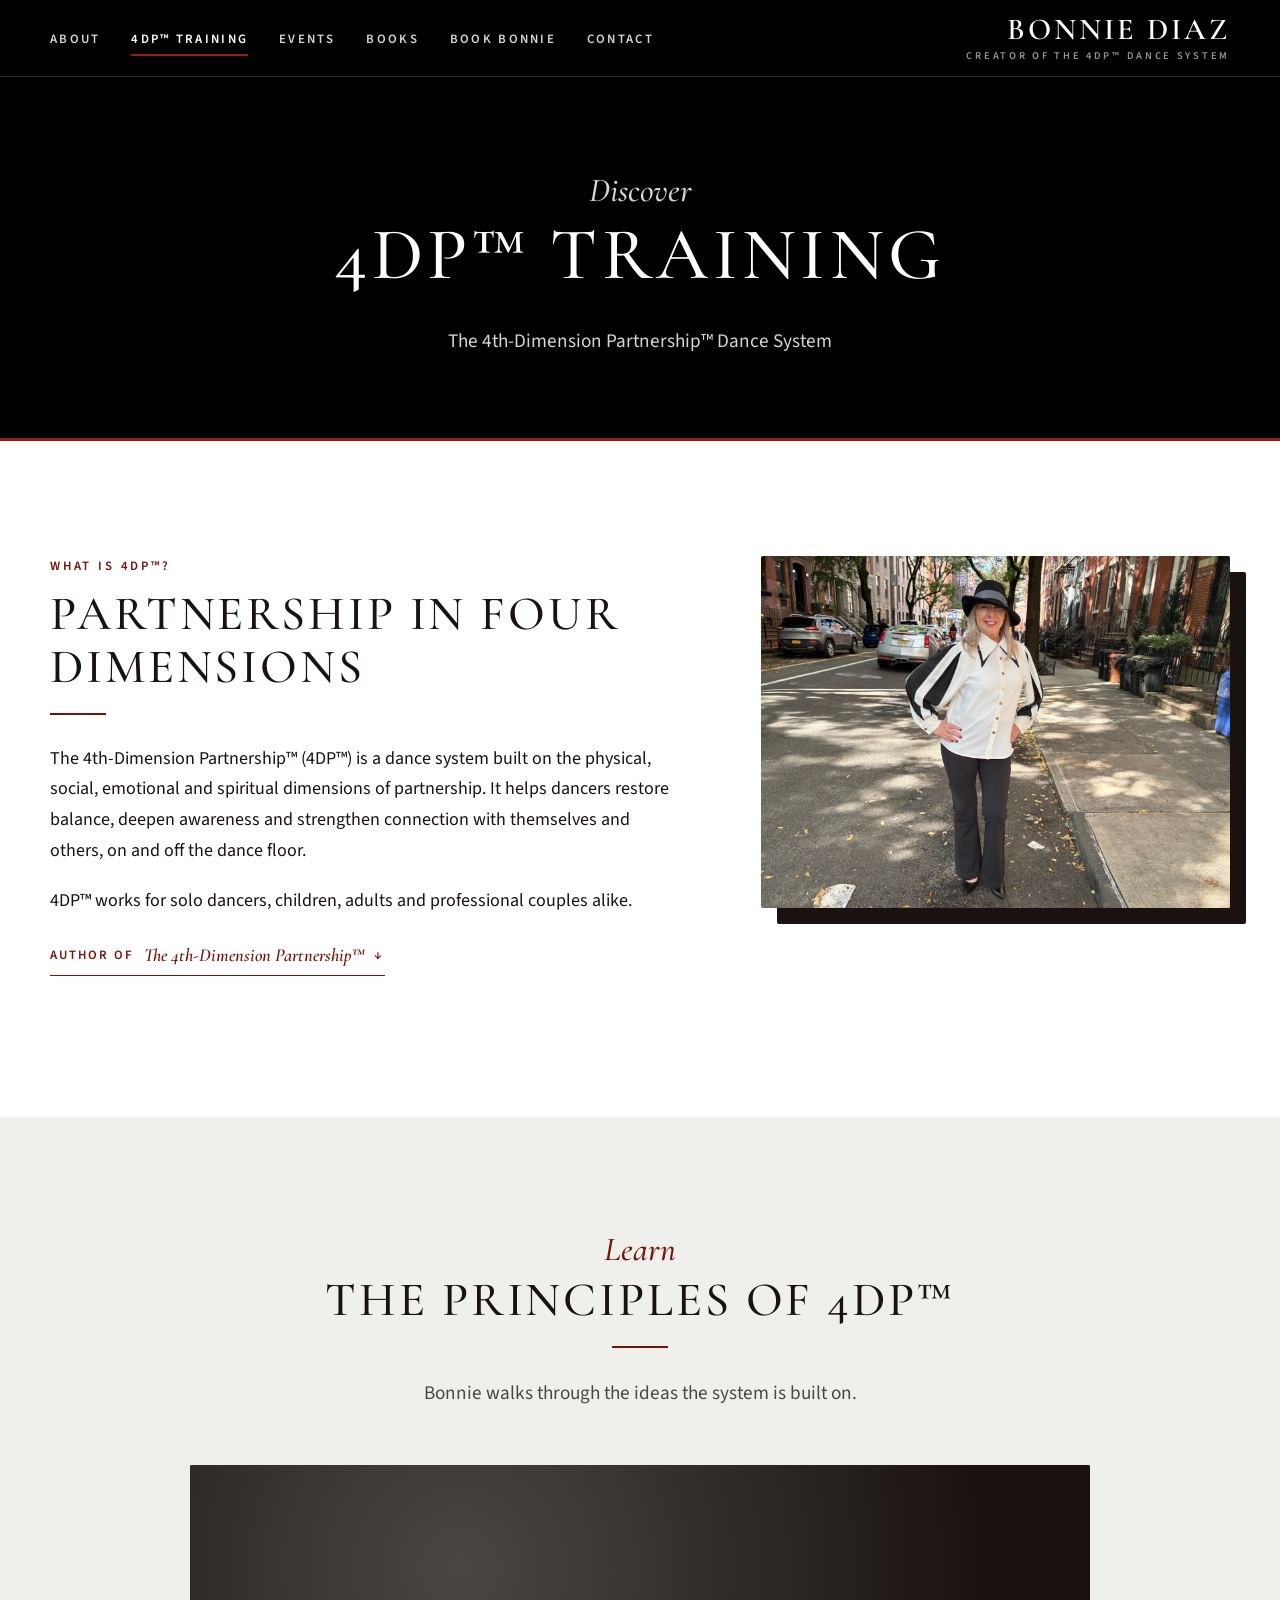
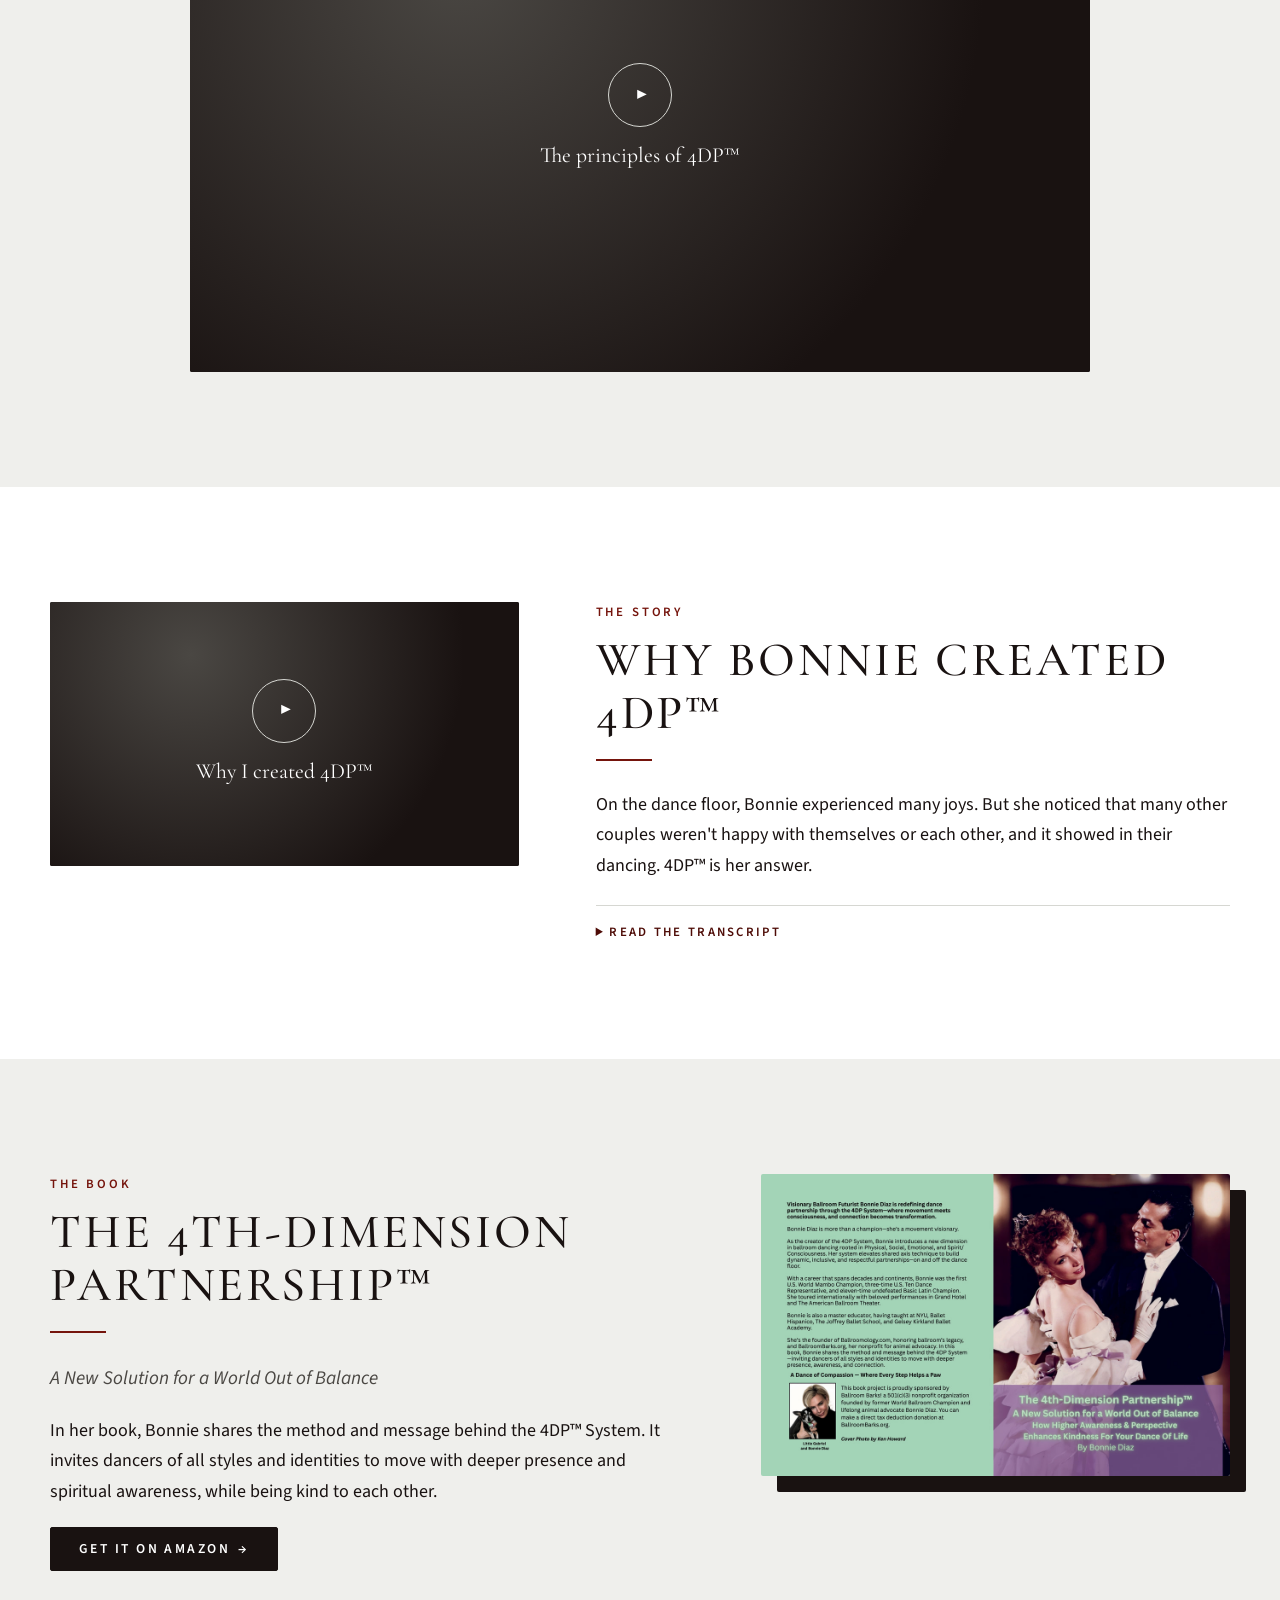
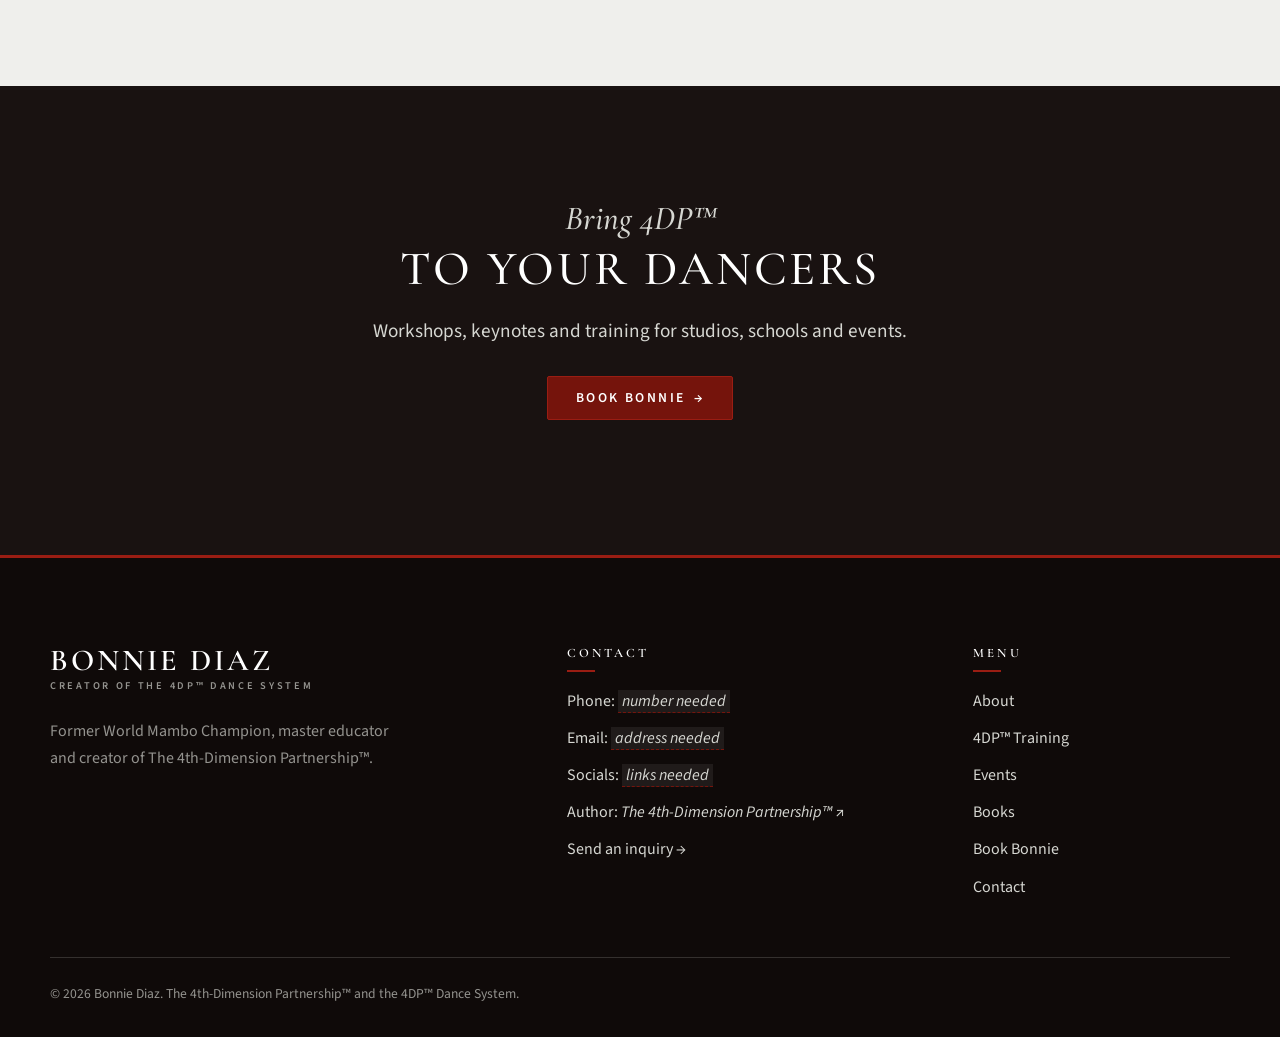
==== commit bb1353c1: "Add Books page, trademark 4DP, match header black to the video Jeremy's feedback: - New Books page i" ====
--- a/4dp-training.html
+++ b/4dp-training.html
@@ -3,13 +3,13 @@
 <head>
   <meta charset="utf-8">
   <meta name="viewport" content="width=device-width, initial-scale=1">
-  <title>4DP Training | Bonnie Diaz</title>
-  <meta name="description" content="The 4th-Dimension Partnership™ (4DP) Dance System, created by Bonnie Diaz: what it is, its principles, and why it matters.">
+  <title>4DP™ Training | Bonnie Diaz</title>
+  <meta name="description" content="The 4th-Dimension Partnership™ (4DP™) Dance System, created by Bonnie Diaz: what it is, its principles, and why it matters.">
   <link rel="preconnect" href="https://fonts.googleapis.com">
   <link rel="preconnect" href="https://fonts.gstatic.com" crossorigin>
   <link rel="stylesheet" href="https://fonts.googleapis.com/css2?family=Cormorant+Garamond:ital,wght@0,400;0,500;0,600;1,400;1,500&family=Source+Sans+3:wght@400;600&display=swap">
-  <link rel="stylesheet" href="assets/css/styles.css?v=20261030">
-  <script src="assets/js/main.js?v=20261030" defer></script>
+  <link rel="stylesheet" href="assets/css/styles.css?v=20261101">
+  <script src="assets/js/main.js?v=20261101" defer></script>
 </head>
 <body>
   <a class="skip-link" href="#main">Skip to content</a>
@@ -20,15 +20,16 @@
       <nav class="site-nav" id="site-nav" aria-label="Main">
         <ul>
           <li><a href="about.html">About</a></li>
-          <li><a href="4dp-training.html" aria-current="page">4DP Training</a></li>
+          <li><a href="4dp-training.html" aria-current="page">4DP&trade; Training</a></li>
           <li><a href="events.html">Events</a></li>
+          <li><a href="books.html">Books</a></li>
           <li><a href="book-bonnie.html">Book Bonnie</a></li>
           <li><a href="book-bonnie.html#contact">Contact</a></li>
         </ul>
       </nav>
       <a class="brand" href="index.html" aria-label="Bonnie Diaz, home">
         <span class="brand__name">Bonnie Diaz</span>
-        <span class="brand__tag">Creator of the 4DP Dance System</span>
+        <span class="brand__tag">Creator of the 4DP&trade; Dance System</span>
       </a>
     </div>
   </header>
@@ -37,33 +38,33 @@
     <header class="page-head">
       <div class="wrap">
         <span class="script">Discover</span>
-        <h1>4DP Training</h1>
+        <h1>4DP&trade; Training</h1>
         <p class="lead">The 4th-Dimension Partnership&trade; Dance System</p>
       </div>
     </header>
 
-    <!-- Description of 4DP + photo (the IMG_1011 "What is 4DP?" video wasn't in the Drive folder) -->
+    <!-- Description of 4DP&trade; + photo (the IMG_1011 "What is 4DP&trade;?" video wasn't in the Drive folder) -->
     <section class="section">
       <div class="wrap split split--reverse">
         <div>
-          <span class="eyebrow">What is 4DP?</span>
+          <span class="eyebrow">What is 4DP&trade;?</span>
           <h2>Partnership in four dimensions</h2>
           <hr class="rule">
-          <!-- Placeholder description from Bonnie's "Why I created 4DP" video. Replace with Bonnie's own paragraph. -->
-          <p>The 4th-Dimension Partnership&trade; (4DP) is a dance system built on the physical, social, emotional and spiritual dimensions of partnership. It helps dancers restore balance, deepen awareness and strengthen connection with themselves and others, on and off the dance floor.</p>
-          <p>4DP works for solo dancers, children, adults and professional couples alike.</p>
+          <!-- Placeholder description from Bonnie's "Why I created 4DP&trade;" video. Replace with Bonnie's own paragraph. -->
+          <p>The 4th-Dimension Partnership&trade; (4DP&trade;) is a dance system built on the physical, social, emotional and spiritual dimensions of partnership. It helps dancers restore balance, deepen awareness and strengthen connection with themselves and others, on and off the dance floor.</p>
+          <p>4DP&trade; works for solo dancers, children, adults and professional couples alike.</p>
           <a class="author-link" href="#book">Author of <em>The 4th-Dimension Partnership&trade;</em> <span aria-hidden="true">&darr;</span></a>
         </div>
         <img class="flyer" src="assets/img/photos/bonnie-street-2.jpg" alt="Bonnie Diaz on a tree-lined street in a black hat, black-and-white blouse and black trousers" loading="lazy">
       </div>
     </section>
 
-    <!-- Principles of the 4DP -->
+    <!-- Principles of the 4DP&trade; -->
     <section class="section section--light">
       <div class="wrap">
         <div class="section__head section__head--center">
           <span class="script">Learn</span>
-          <h2>The principles of 4DP</h2>
+          <h2>The principles of 4DP&trade;</h2>
           <hr class="rule">
           <p class="lead">Bonnie walks through the ideas the system is built on.</p>
         </div>
@@ -74,15 +75,15 @@
             </video>
             <div class="video__placeholder" aria-hidden="true">
               <span class="video__play">&#9654;</span>
-              <p>The principles of 4DP</p>
+              <p>The principles of 4DP&trade;</p>
             </div>
           </div>
         </figure>
-        <!-- Still to come (not in the Drive folder yet): "4DP in motion" demonstration and "Why 4DP matters to women" -->
+        <!-- Still to come (not in the Drive folder yet): "4DP&trade; in motion" demonstration and "Why 4DP&trade; matters to women" -->
       </div>
     </section>
 
-    <!-- Why Bonnie created 4DP (Google Drive) -->
+    <!-- Why Bonnie created 4DP&trade; (Google Drive) -->
     <section class="section">
       <div class="wrap split">
         <figure class="video">
@@ -92,19 +93,19 @@
             </video>
             <div class="video__placeholder" aria-hidden="true">
               <span class="video__play">&#9654;</span>
-              <p>Why I created 4DP</p>
+              <p>Why I created 4DP&trade;</p>
             </div>
           </div>
         </figure>
         <div>
           <span class="eyebrow">The story</span>
-          <h2>Why Bonnie created 4DP</h2>
+          <h2>Why Bonnie created 4DP&trade;</h2>
           <hr class="rule">
-          <p>On the dance floor, Bonnie experienced many joys. But she noticed that many other couples weren't happy with themselves or each other, and it showed in their dancing. 4DP is her answer.</p>
+          <p>On the dance floor, Bonnie experienced many joys. But she noticed that many other couples weren't happy with themselves or each other, and it showed in their dancing. 4DP&trade; is her answer.</p>
           <details class="transcript">
             <summary>Read the transcript</summary>
             <p>Hi, Bonnie Diaz here. As a former U.S. World Mambo Champion, three-time Ten Dance Representative and eleven-time undefeated Basic Latin Champion, I experienced many joys on the dance floor. However, I noticed that many other couples were not having the same experience. They weren't happy with themselves or each other, and it showed while they were dancing.</p>
-            <p>That's why I created the Fourth Dimension Partnership Dance System. It is based on the physical, social, emotional and spiritual. By implementing the Fourth Dimension, also known as 4DP, you can restore balance, deepen awareness, strengthen connection within yourselves and others, and explore how higher-dimensional thinking can bring clarity, purpose and harmony to your dance of life.</p>
+            <p>That's why I created the Fourth Dimension Partnership Dance System. It is based on the physical, social, emotional and spiritual. By implementing the Fourth Dimension, also known as 4DP&trade;, you can restore balance, deepen awareness, strengthen connection within yourselves and others, and explore how higher-dimensional thinking can bring clarity, purpose and harmony to your dance of life.</p>
             <p>It is my job and my life's purpose to share this with as many people as possible. It can work for a solo person, for a child or an adult, on and off the dance floor, especially with professional dance couples. I am looking forward to presenting this all over the world. Thank you.</p>
           </details>
         </div>
@@ -119,7 +120,7 @@
           <h2>The 4th-Dimension Partnership&trade;</h2>
           <hr class="rule">
           <p class="lead"><em>A New Solution for a World Out of Balance</em></p>
-          <p>In her book, Bonnie shares the method and message behind the 4DP System. It invites dancers of all styles and identities to move with deeper presence and spiritual awareness, while being kind to each other.</p>
+          <p>In her book, Bonnie shares the method and message behind the 4DP&trade; System. It invites dancers of all styles and identities to move with deeper presence and spiritual awareness, while being kind to each other.</p>
           <a class="btn" href="https://www.amazon.com/4th-Dimension-PartnershipTM-Solution-World-Balance/dp/B0GHQ47T2D" target="_blank" rel="noopener">Get it on Amazon <span class="arrow" aria-hidden="true">&rarr;</span></a>
         </div>
         <img class="flyer" src="assets/img/4dp-book-cover.jpg" alt="Front and back cover of The 4th-Dimension Partnership by Bonnie Diaz" loading="lazy">
@@ -128,7 +129,7 @@
 
     <section class="section section--dark quote-band">
       <div class="wrap">
-        <span class="script">Bring 4DP</span>
+        <span class="script">Bring 4DP&trade;</span>
         <h2>To your dancers</h2>
         <p class="lead">Workshops, keynotes and training for studios, schools and events.</p>
         <p style="margin-top: 28px;"><a class="btn btn--red" href="book-bonnie.html">Book Bonnie <span class="arrow" aria-hidden="true">&rarr;</span></a></p>
@@ -142,7 +143,7 @@
         <div class="footer-brand">
           <a class="brand" href="index.html">
             <span class="brand__name">Bonnie Diaz</span>
-            <span class="brand__tag">Creator of the 4DP Dance System</span>
+            <span class="brand__tag">Creator of the 4DP&trade; Dance System</span>
           </a>
           <p>Former World Mambo Champion, master educator and creator of The 4th-Dimension Partnership&trade;.</p>
         </div>
@@ -160,14 +161,15 @@
           <h2 class="footer-title">Menu</h2>
           <ul class="footer-list">
             <li><a href="about.html">About</a></li>
-            <li><a href="4dp-training.html">4DP Training</a></li>
+            <li><a href="4dp-training.html">4DP&trade; Training</a></li>
             <li><a href="events.html">Events</a></li>
+            <li><a href="books.html">Books</a></li>
             <li><a href="book-bonnie.html">Book Bonnie</a></li>
             <li><a href="book-bonnie.html#contact">Contact</a></li>
           </ul>
         </nav>
       </div>
-      <div class="footer-base">&copy; <span data-year>2026</span> Bonnie Diaz. The 4th-Dimension Partnership&trade; and the 4DP Dance System.</div>
+      <div class="footer-base">&copy; <span data-year>2026</span> Bonnie Diaz. The 4th-Dimension Partnership&trade; and the 4DP&trade; Dance System.</div>
     </div>
   </footer>
 </body>
--- a/assets/css/styles.css
+++ b/assets/css/styles.css
@@ -10,6 +10,7 @@
   --red-line: #9a1d13;     /* same red, lifted just enough to show as thin lines on black */
   --ink: #191211;
   --ink-deep: #0f0a09;
+  --black: #000000;       /* matches the video: header, menu, video area, page banners */
   --gray-dark: #4a4743;
   --gray: #94938f;
   --gray-light: #d6d7d2;
@@ -137,34 +138,25 @@
 
 /* ---------- Opening video (Home): the first thing that loads ---------- */
 
-.video-hero {
-  position: relative; overflow: hidden; background: var(--ink);
-  height: min(calc(100svh - var(--header-h)), 860px); min-height: 460px;
-  border-bottom: 3px solid var(--red-line);
-}
-.video-hero__media { position: absolute; inset: 0; width: 100%; height: 100%; object-fit: cover; }
-.video-hero__shade {
-  position: absolute; inset: 0; pointer-events: none;
-  background: linear-gradient(180deg, rgba(25, 18, 17, 0.05) 35%, rgba(25, 18, 17, 0.88) 100%);
+.video-hero { position: relative; background: var(--black); border-bottom: 3px solid var(--red-line); }
+/* The reel has burned-in captions down both sides, so nothing is laid over it and the whole frame always shows */
+.video-hero__media {
+  display: block; width: 100%; aspect-ratio: 16 / 9;
+  max-height: calc(100svh - var(--header-h)); /* never taller than the screen */
+  object-fit: contain; background: #000;
 }
 .video-hero__content {
-  position: absolute; left: 0; right: 0; bottom: clamp(28px, 6vw, 64px);
-  color: var(--white);
-}
-.video-hero h1 { color: var(--white); margin-bottom: 0.15em; }
-.video-hero__lead { font-family: var(--font-serif); font-style: italic; font-size: clamp(1.3rem, 2.4vw, 1.8rem); color: var(--gray-light); margin: 0 0 1.2em; }
-.video-hero.is-playing-sound .video-hero__shade,
-.video-hero.is-playing-sound .video-hero__content { opacity: 0; pointer-events: none; transition: opacity 0.4s; }
-.video-hero__close {
-  position: absolute; top: 16px; right: 16px; z-index: 2; display: none;
-}
+  display: grid; grid-template-columns: 1fr auto; column-gap: 32px; align-items: end;
+  padding-block: clamp(24px, 3.5vw, 40px); color: var(--white);
+}
+.video-hero__content .hero__actions { grid-column: 2; grid-row: 1 / span 3; margin: 0; }
+.video-hero h1 { color: var(--white); margin-bottom: 0.1em; font-size: clamp(2.2rem, 5vw, 3.8rem); }
+.video-hero__lead { font-family: var(--font-serif); font-style: italic; font-size: clamp(1.2rem, 2vw, 1.6rem); color: var(--gray-light); margin: 0; }
+.video-hero__close { position: absolute; top: 16px; right: 16px; z-index: 2; display: none; }
 .video-hero.is-playing-sound .video-hero__close { display: inline-flex; }
-@media (max-width: 600px) {
-  .video-hero { height: auto; min-height: 0; aspect-ratio: auto; }
-  .video-hero__media { position: relative; height: auto; aspect-ratio: 16 / 9; }
-  .video-hero__shade { display: none; }
-  .video-hero__content { position: static; padding: 28px 0 36px; }
-  .video-hero.is-playing-sound .video-hero__content { opacity: 1; pointer-events: auto; }
+@media (max-width: 900px) {
+  .video-hero__content { grid-template-columns: 1fr; }
+  .video-hero__content .hero__actions { grid-column: 1; grid-row: auto; margin-top: 22px; }
 }
 
 /* Author link (Jeremy: "Add an author link") */
@@ -183,7 +175,7 @@
 
 .site-header {
   position: sticky; top: 0; z-index: 50;
-  background: rgba(25, 18, 17, 0.97);
+  background: var(--black);
   backdrop-filter: blur(6px);
   border-bottom: 1px solid var(--line-dark);
 }
@@ -221,7 +213,7 @@
   .nav-toggle { display: block; }
   .site-nav {
     position: absolute; top: 100%; left: 0; right: 0;
-    background: var(--ink); border-bottom: 2px solid var(--red-line);
+    background: var(--black); border-bottom: 2px solid var(--red-line);
     display: none;
   }
   .site-nav ul { flex-direction: column; gap: 0; padding: 8px var(--gutter) 20px; }
@@ -247,7 +239,7 @@
 
 /* Page banner: black band under the header */
 .page-head {
-  background: var(--ink);
+  background: var(--black);
   padding-block: clamp(56px, 8vw, 96px) clamp(48px, 7vw, 80px);
   text-align: center;
   border-bottom: 3px solid var(--red-line);
@@ -482,3 +474,24 @@
 .video--portrait { max-width: 380px; }
 .video--portrait .video__frame { aspect-ratio: 720 / 888; }
 @media (max-width: 860px) { .video--portrait { margin-inline: auto; } }
+
+/* ---------- Books ---------- */
+
+.book-cover { display: block; max-width: 420px; box-shadow: 16px 16px 0 var(--ink); border-bottom: 4px solid var(--red); }
+.book-cover img { width: 100%; }
+@media (max-width: 860px) { .book-cover { box-shadow: 10px 10px 0 var(--ink); margin-right: 10px; } }
+
+.pillars { list-style: none; margin: 0 0 1.6em; padding: 0; display: grid; grid-template-columns: 1fr 1fr; gap: 1px; background: var(--line); border: 1px solid var(--line); }
+.pillars li { background: var(--white); padding: 14px 16px; font-family: var(--font-serif); font-size: 1.25rem; }
+@media (max-width: 560px) { .pillars { grid-template-columns: 1fr; } }
+
+/* 3 books: 3 / 1 columns */
+.book-grid { display: grid; grid-template-columns: repeat(3, 1fr); gap: clamp(24px, 3vw, 44px); }
+@media (max-width: 860px) { .book-grid { grid-template-columns: 1fr; max-width: 420px; margin-inline: auto; } }
+.book-card { display: block; text-decoration: none; color: inherit; background: var(--white); border: 1px solid var(--line); border-top: 3px solid var(--ink); padding: 24px; transition: border-top-color 0.2s; }
+.book-card:hover { border-top-color: var(--red); color: inherit; }
+.book-card img { width: 100%; aspect-ratio: 696 / 900; object-fit: contain; background: var(--paper-gray); margin-bottom: 18px; }
+.book-card h3 { font-size: 1.4rem; margin-bottom: 0.3em; }
+.book-card p { margin: 0; color: var(--muted); font-size: 1rem; }
+.book-card .watch { display: inline-block; margin-top: 12px; font-size: 0.75rem; font-weight: 600; letter-spacing: 0.18em; text-transform: uppercase; color: var(--red); }
+.books-all { text-align: center; margin: clamp(32px, 5vw, 48px) 0 0; }
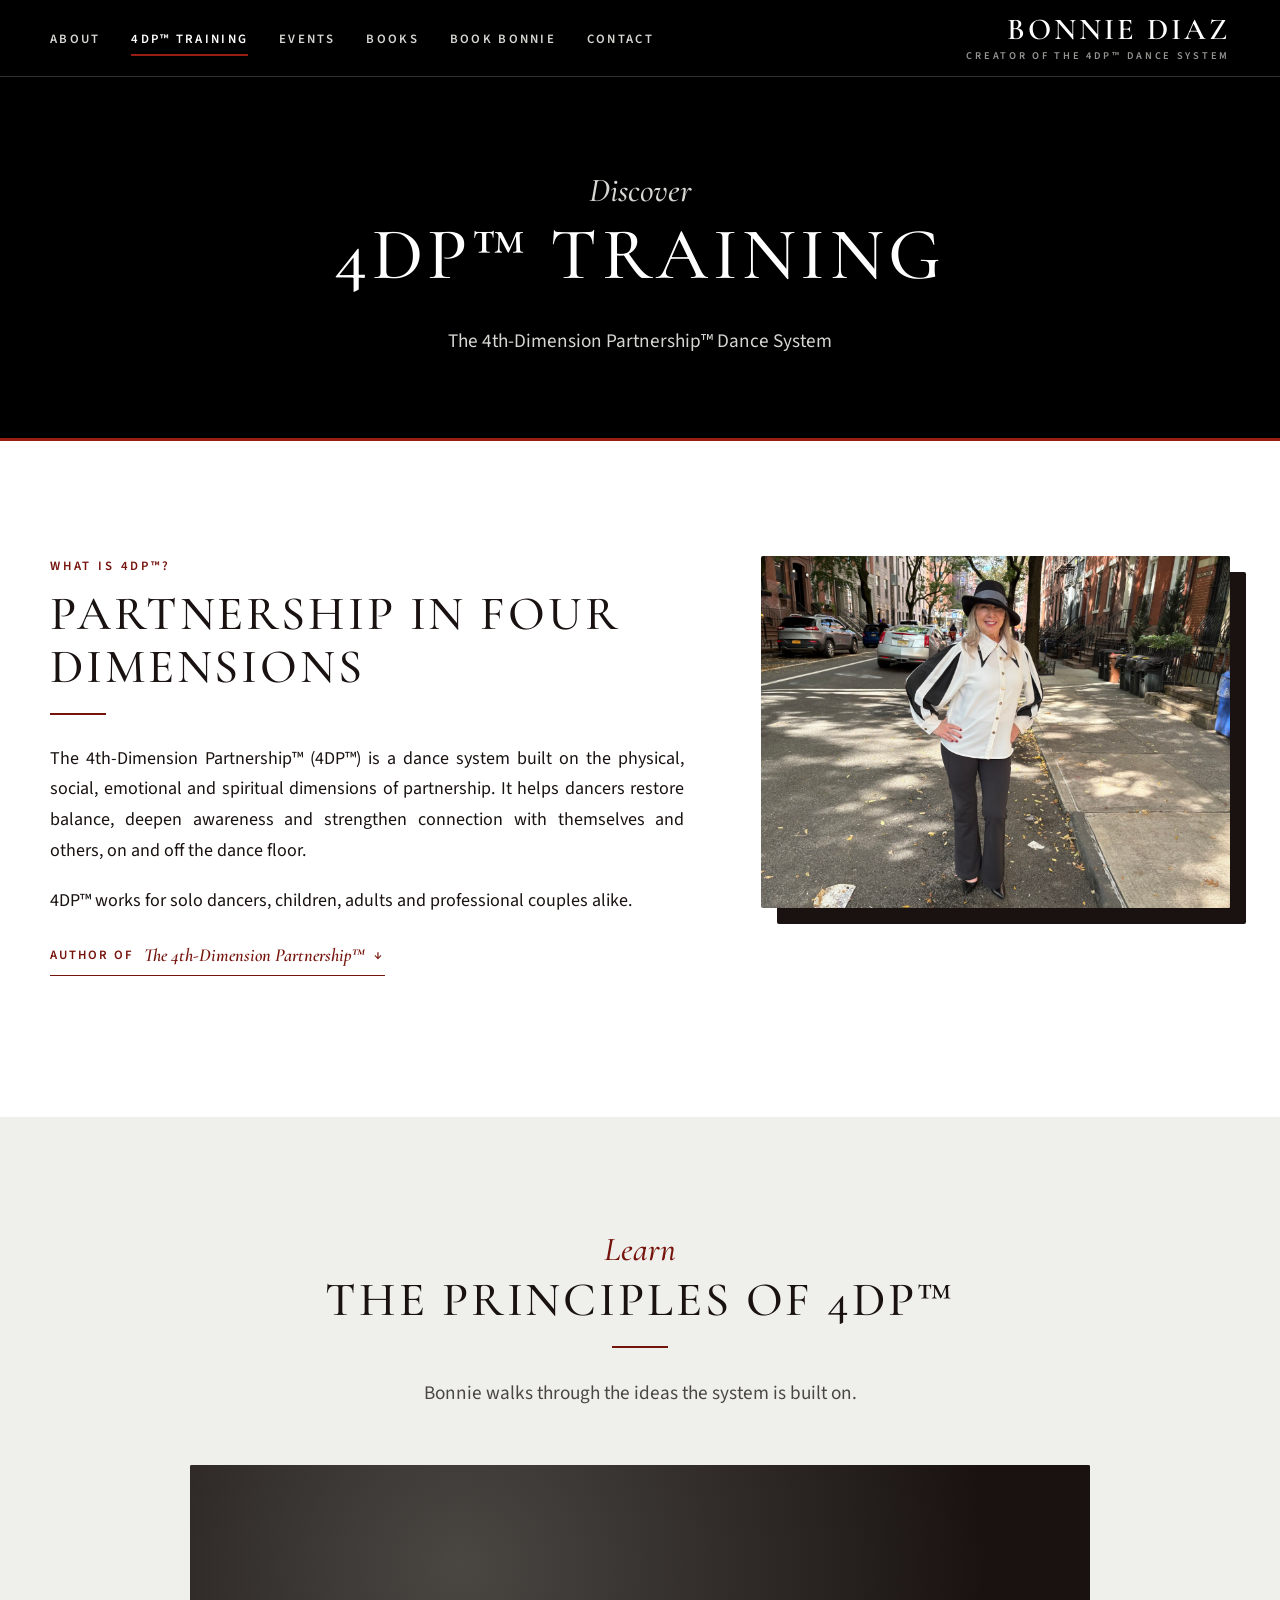
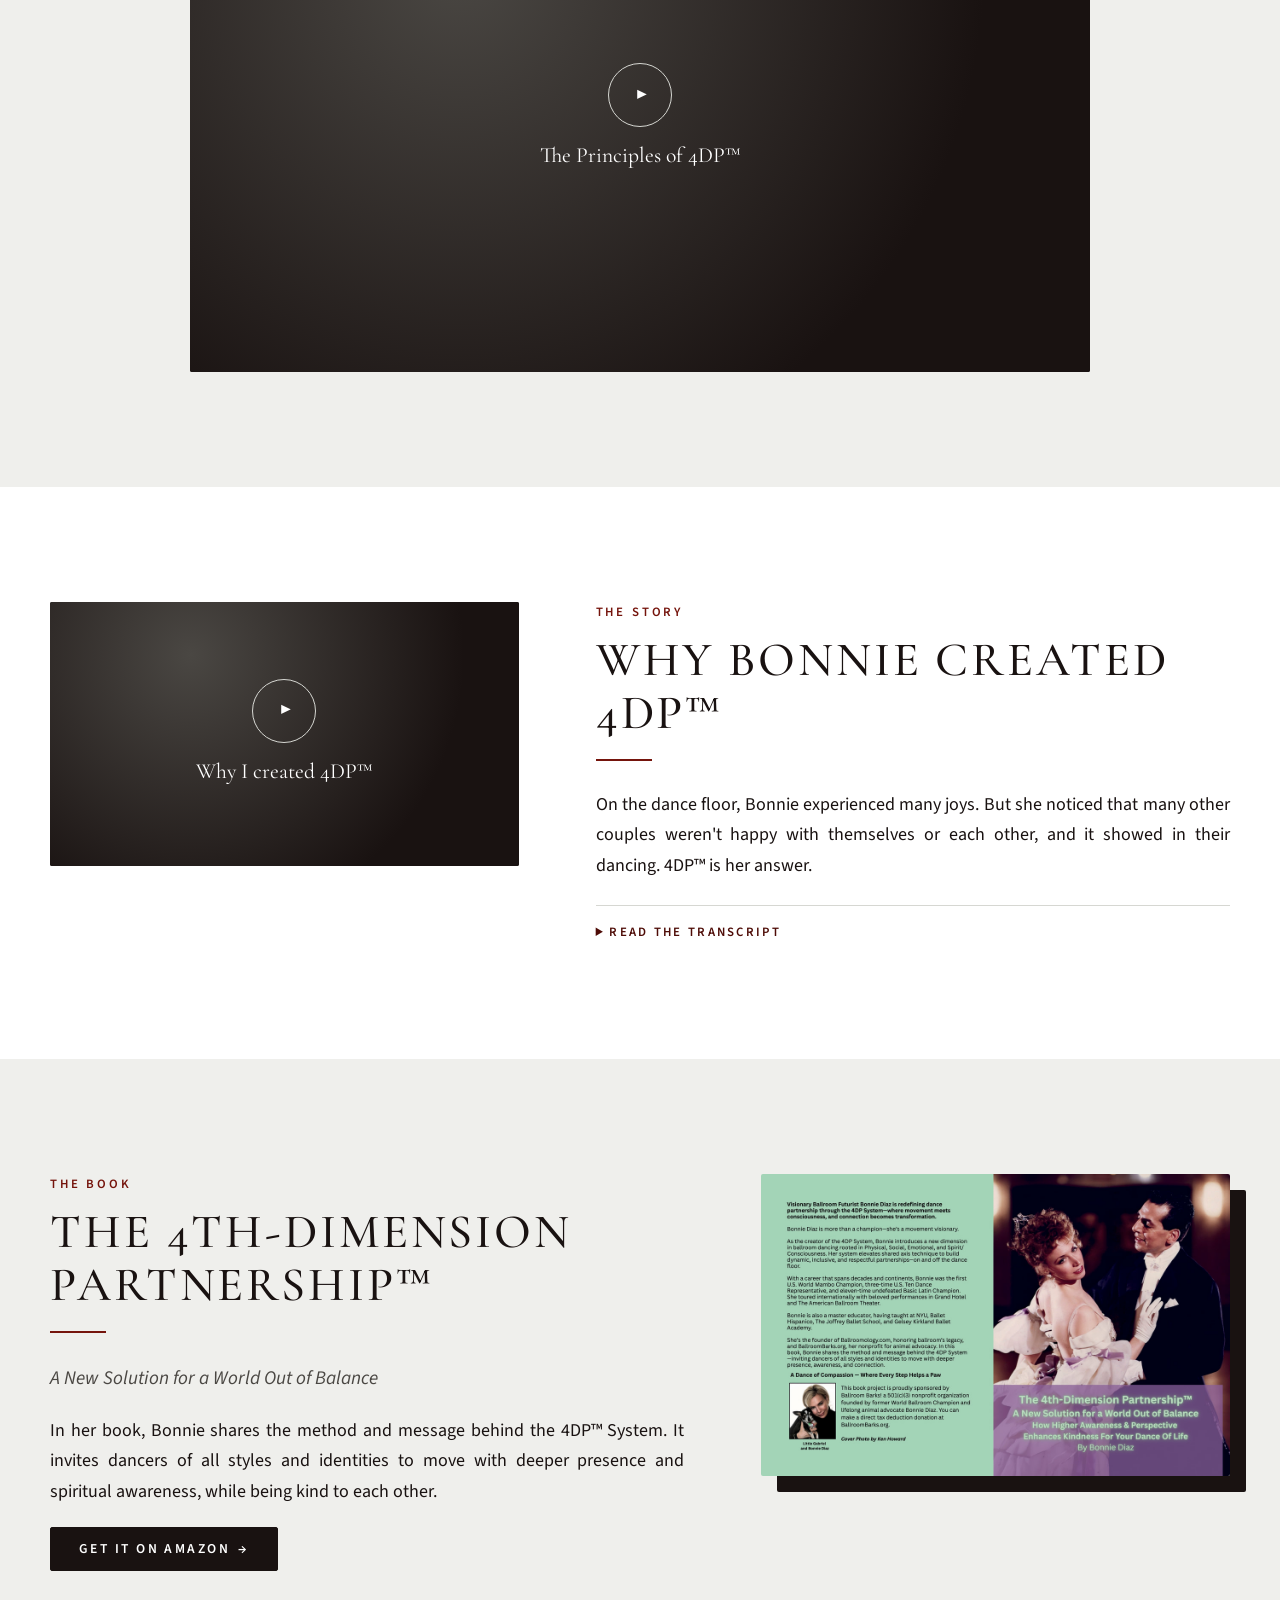
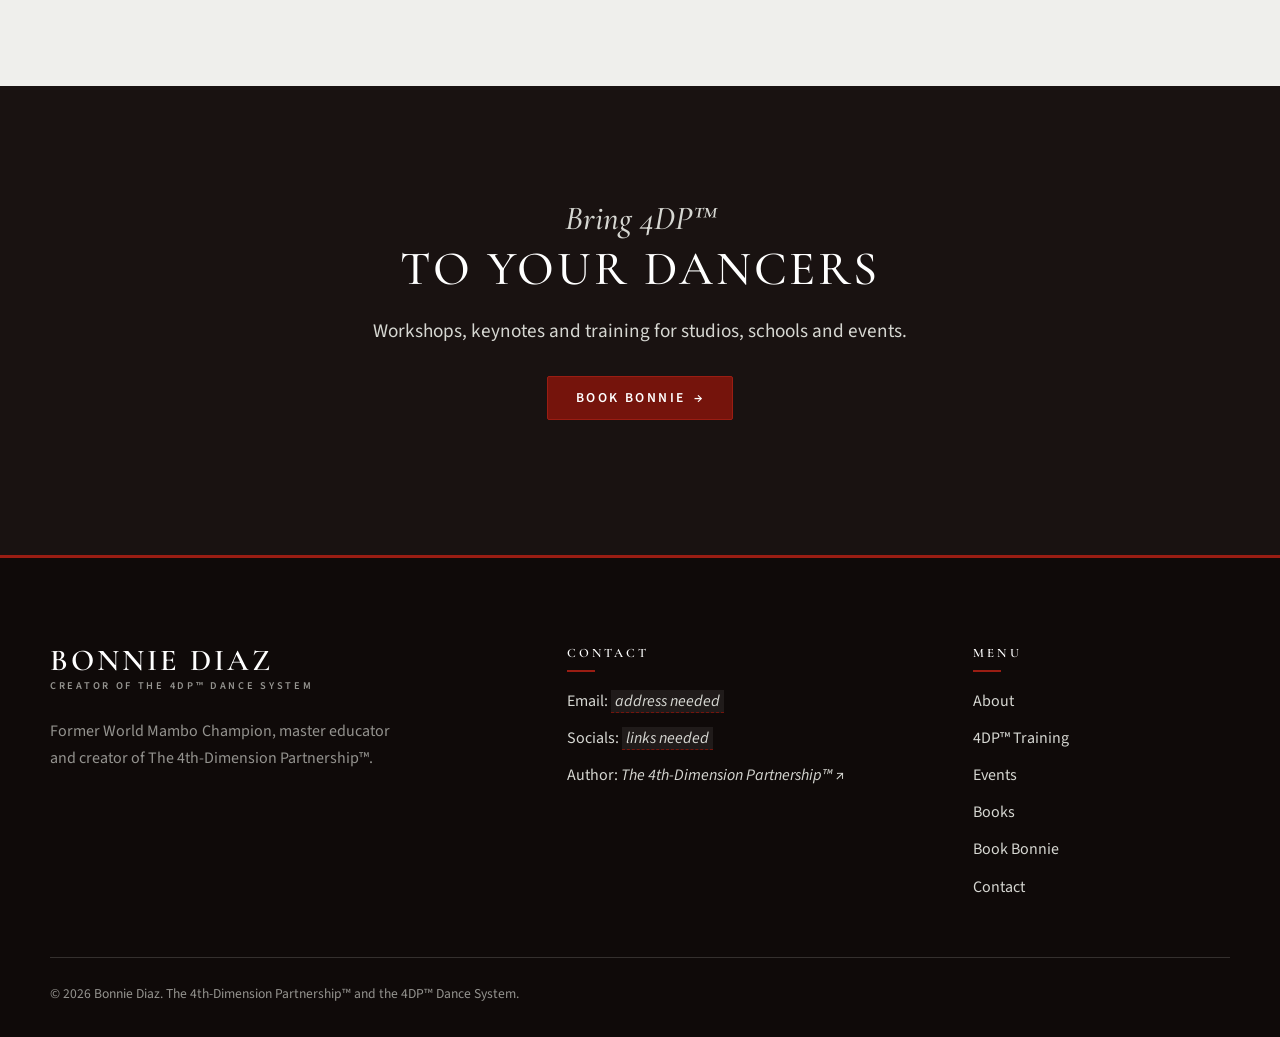
==== commit 6fac5502: "Apply Jaylene's notes: About timeline and motion banners, justified text, footer contact, flyer reco" ====
--- a/4dp-training.html
+++ b/4dp-training.html
@@ -8,8 +8,8 @@
   <link rel="preconnect" href="https://fonts.googleapis.com">
   <link rel="preconnect" href="https://fonts.gstatic.com" crossorigin>
   <link rel="stylesheet" href="https://fonts.googleapis.com/css2?family=Cormorant+Garamond:ital,wght@0,400;0,500;0,600;1,400;1,500&family=Source+Sans+3:wght@400;600&display=swap">
-  <link rel="stylesheet" href="assets/css/styles.css?v=20261101">
-  <script src="assets/js/main.js?v=20261101" defer></script>
+  <link rel="stylesheet" href="assets/css/styles.css?v=20261103">
+  <script src="assets/js/main.js?v=20261103" defer></script>
 </head>
 <body>
   <a class="skip-link" href="#main">Skip to content</a>
@@ -64,7 +64,7 @@
       <div class="wrap">
         <div class="section__head section__head--center">
           <span class="script">Learn</span>
-          <h2>The principles of 4DP&trade;</h2>
+          <h2>The Principles of 4DP&trade;</h2>
           <hr class="rule">
           <p class="lead">Bonnie walks through the ideas the system is built on.</p>
         </div>
@@ -75,11 +75,11 @@
             </video>
             <div class="video__placeholder" aria-hidden="true">
               <span class="video__play">&#9654;</span>
-              <p>The principles of 4DP&trade;</p>
+              <p>The Principles of 4DP&trade;</p>
             </div>
           </div>
         </figure>
-        <!-- Still to come (not in the Drive folder yet): "4DP&trade; in motion" demonstration and "Why 4DP&trade; matters to women" -->
+        <!-- Still to come (not in the Drive folder yet): "4DP&trade; in Motion" demonstration and "Why 4DP&trade; Matters to Women" -->
       </div>
     </section>
 
@@ -150,11 +150,9 @@
         <div>
           <h2 class="footer-title">Contact</h2>
           <ul class="footer-list">
-            <li>Phone: <span class="todo">number needed</span></li>
             <li>Email: <span class="todo">address needed</span></li>
             <li>Socials: <span class="todo">links needed</span></li>
             <li><a href="https://www.amazon.com/4th-Dimension-PartnershipTM-Solution-World-Balance/dp/B0GHQ47T2D" target="_blank" rel="noopener">Author: <em>The 4th-Dimension Partnership&trade;</em> &#8599;</a></li>
-            <li><a href="book-bonnie.html#contact">Send an inquiry &rarr;</a></li>
           </ul>
         </div>
         <nav aria-label="Footer">
--- a/assets/css/styles.css
+++ b/assets/css/styles.css
@@ -72,7 +72,11 @@
 h1 { font-size: clamp(2.6rem, 6vw, 4.6rem); text-transform: uppercase; letter-spacing: 0.06em; }
 h2 { font-size: clamp(2rem, 4vw, 3rem); text-transform: uppercase; letter-spacing: 0.06em; }
 h3 { font-size: 1.6rem; }
-p { margin: 0 0 1.1em; }
+p { margin: 0 0 1.1em; text-align: justify; hyphens: auto; -webkit-hyphens: auto; }
+/* Body copy is justified (client request); centered intros, banners and short captions stay as they are */
+.section__head--center p, .page-head p, .quote-band p, .video-hero p, .video__placeholder p,
+.form__status, .books-all, .logo-banner__label { text-align: center; hyphens: manual; }
+.video-hero p, .form__status { text-align: left; }
 
 /* Accent line above headings: a red italic serif, like the tie on a black suit */
 .script {
@@ -468,6 +472,8 @@
 @media (prefers-reduced-motion: reduce) {
   html { scroll-behavior: auto; }
   * { transition: none !important; }
+  .marquee { overflow-x: auto; -webkit-mask-image: none; mask-image: none; }
+  .marquee__track { animation: none; }
 }
 
 /* Vertical (phone) video, e.g. the LaBlast testimonial */
@@ -495,3 +501,81 @@
 .book-card p { margin: 0; color: var(--muted); font-size: 1rem; }
 .book-card .watch { display: inline-block; margin-top: 12px; font-size: 0.75rem; font-weight: 600; letter-spacing: 0.18em; text-transform: uppercase; color: var(--red); }
 .books-all { text-align: center; margin: clamp(32px, 5vw, 48px) 0 0; }
+
+/* ---------- Tighter section (About: video right under the page title) ---------- */
+.section--tight { padding-block: clamp(32px, 5vw, 64px); }
+
+/* ---------- Motion banners (logos, reels, photos) ---------- */
+.marquee {
+  --marquee-gap: clamp(28px, 4vw, 56px);
+  overflow: hidden;
+  -webkit-mask-image: linear-gradient(90deg, transparent, #000 5%, #000 95%, transparent);
+  mask-image: linear-gradient(90deg, transparent, #000 5%, #000 95%, transparent);
+}
+.marquee__track {
+  display: flex; align-items: center; gap: var(--marquee-gap);
+  width: max-content; margin: 0; padding: 0; list-style: none;
+  animation: marquee var(--marquee-speed, 45s) linear infinite;
+}
+.marquee--slow .marquee__track { --marquee-speed: 70s; }
+.marquee--reverse .marquee__track { animation-direction: reverse; --marquee-speed: 80s; }
+.marquee:hover .marquee__track, .marquee:focus-within .marquee__track { animation-play-state: paused; }
+/* The track holds two copies of the items, so sliding by half (plus half a gap) loops seamlessly */
+@keyframes marquee { to { transform: translateX(calc(-50% - var(--marquee-gap) / 2)); } }
+
+.logo-banner { border-block: 1px solid var(--line); padding-block: 28px 34px; margin-bottom: clamp(48px, 6vw, 80px); }
+.logo-banner__label { margin: 0 0 22px; font-size: 0.75rem; font-weight: 600; letter-spacing: 0.22em; text-transform: uppercase; color: var(--muted); }
+.logo-banner li { flex: none; }
+.logo-banner img { height: 42px; width: auto; max-width: 190px; object-fit: contain; filter: grayscale(1) brightness(0); opacity: 0.8; transition: opacity 0.2s; }
+.logo-banner img.is-square { height: 58px; }
+.logo-banner img:hover { opacity: 1; }
+
+.section--dark .marquee + .marquee { margin-top: clamp(28px, 4vw, 48px); }
+.reel { flex: none; width: clamp(260px, 30vw, 380px); text-decoration: none; color: var(--gray-light); }
+.reel__thumb { position: relative; display: block; aspect-ratio: 16 / 9; overflow: hidden; border-radius: var(--radius); background: var(--black); }
+.reel__thumb img { width: 100%; height: 100%; object-fit: cover; opacity: 0.85; transition: transform 0.4s, opacity 0.3s; }
+.reel__thumb .video__play { position: absolute; inset: 0; margin: auto; background: rgba(25, 18, 17, 0.6); border-color: var(--white); transition: background 0.2s, border-color 0.2s; }
+.reel:hover .reel__thumb img { transform: scale(1.04); opacity: 1; }
+.reel:hover .video__play { background: var(--red); border-color: var(--red); }
+.reel__title { display: block; margin-top: 12px; font-family: var(--font-serif); font-size: 1.35rem; color: var(--white); }
+.reel__meta { display: block; font-size: 0.9rem; color: var(--gray); }
+.reel:hover { color: var(--gray-light); }
+.photo { flex: none; margin: 0; width: min-content; }
+.photo img { height: clamp(240px, 30vw, 340px); width: auto; max-width: none; border-radius: var(--radius); }
+.photo figcaption { margin-top: 10px; font-size: 0.85rem; line-height: 1.4; color: var(--gray); }
+
+/* ---------- Timeline (accolade highlights) ---------- */
+.timeline__title { text-align: center; margin-bottom: 1.2em; }
+.timeline {
+  --tl-year: 108px; --tl-gap: 64px;
+  position: relative; max-width: 860px; margin: 0 auto clamp(56px, 7vw, 96px); padding: 0; list-style: none;
+}
+.timeline::before {
+  content: ""; position: absolute; top: 8px; bottom: 8px;
+  left: calc(var(--tl-year) + var(--tl-gap) / 2 - 1px); width: 2px; background: var(--line);
+}
+.timeline li { position: relative; display: grid; grid-template-columns: var(--tl-year) 1fr; column-gap: var(--tl-gap); padding-bottom: 32px; }
+.timeline li:last-child { padding-bottom: 0; }
+.timeline li::before {
+  content: ""; position: absolute; top: 0.55rem; left: calc(var(--tl-year) + var(--tl-gap) / 2 - 8px);
+  width: 16px; height: 16px; border-radius: 50%; background: var(--white); border: 3px solid var(--red); box-sizing: border-box;
+}
+.timeline li.is-now::before { background: var(--red); }
+.timeline__year { font-family: var(--font-serif); font-size: 2rem; line-height: 1; color: var(--red); text-align: right; }
+.timeline h4 { margin: 0.15em 0 0.3em; font-family: var(--font-serif); font-size: 1.45rem; font-weight: 500; line-height: 1.2; color: var(--ink); }
+.timeline p { margin: 0; color: var(--muted); font-size: 1rem; }
+@media (max-width: 600px) {
+  .timeline { --tl-year: 58px; --tl-gap: 36px; }
+  .timeline__year { font-size: 1.35rem; padding-top: 0.25rem; }
+}
+
+/* ---------- Video lightbox (Vimeo videos play on the site once Vimeo allows this domain) ---------- */
+.lightbox { width: min(100% - 32px, 1100px); padding: 0; border: 0; background: transparent; overflow: visible; }
+.lightbox::backdrop { background: rgba(0, 0, 0, 0.88); }
+.lightbox__frame { position: relative; aspect-ratio: 16 / 9; background: var(--black); }
+.lightbox__frame iframe { position: absolute; inset: 0; width: 100%; height: 100%; border: 0; }
+.lightbox__close {
+  position: absolute; top: -48px; right: 0; width: 40px; height: 40px; border: 1px solid rgba(255, 255, 255, 0.6);
+  background: transparent; color: var(--white); font-size: 1.6rem; line-height: 1; cursor: pointer;
+}
+.lightbox__close:hover { background: var(--white); color: var(--ink); }
